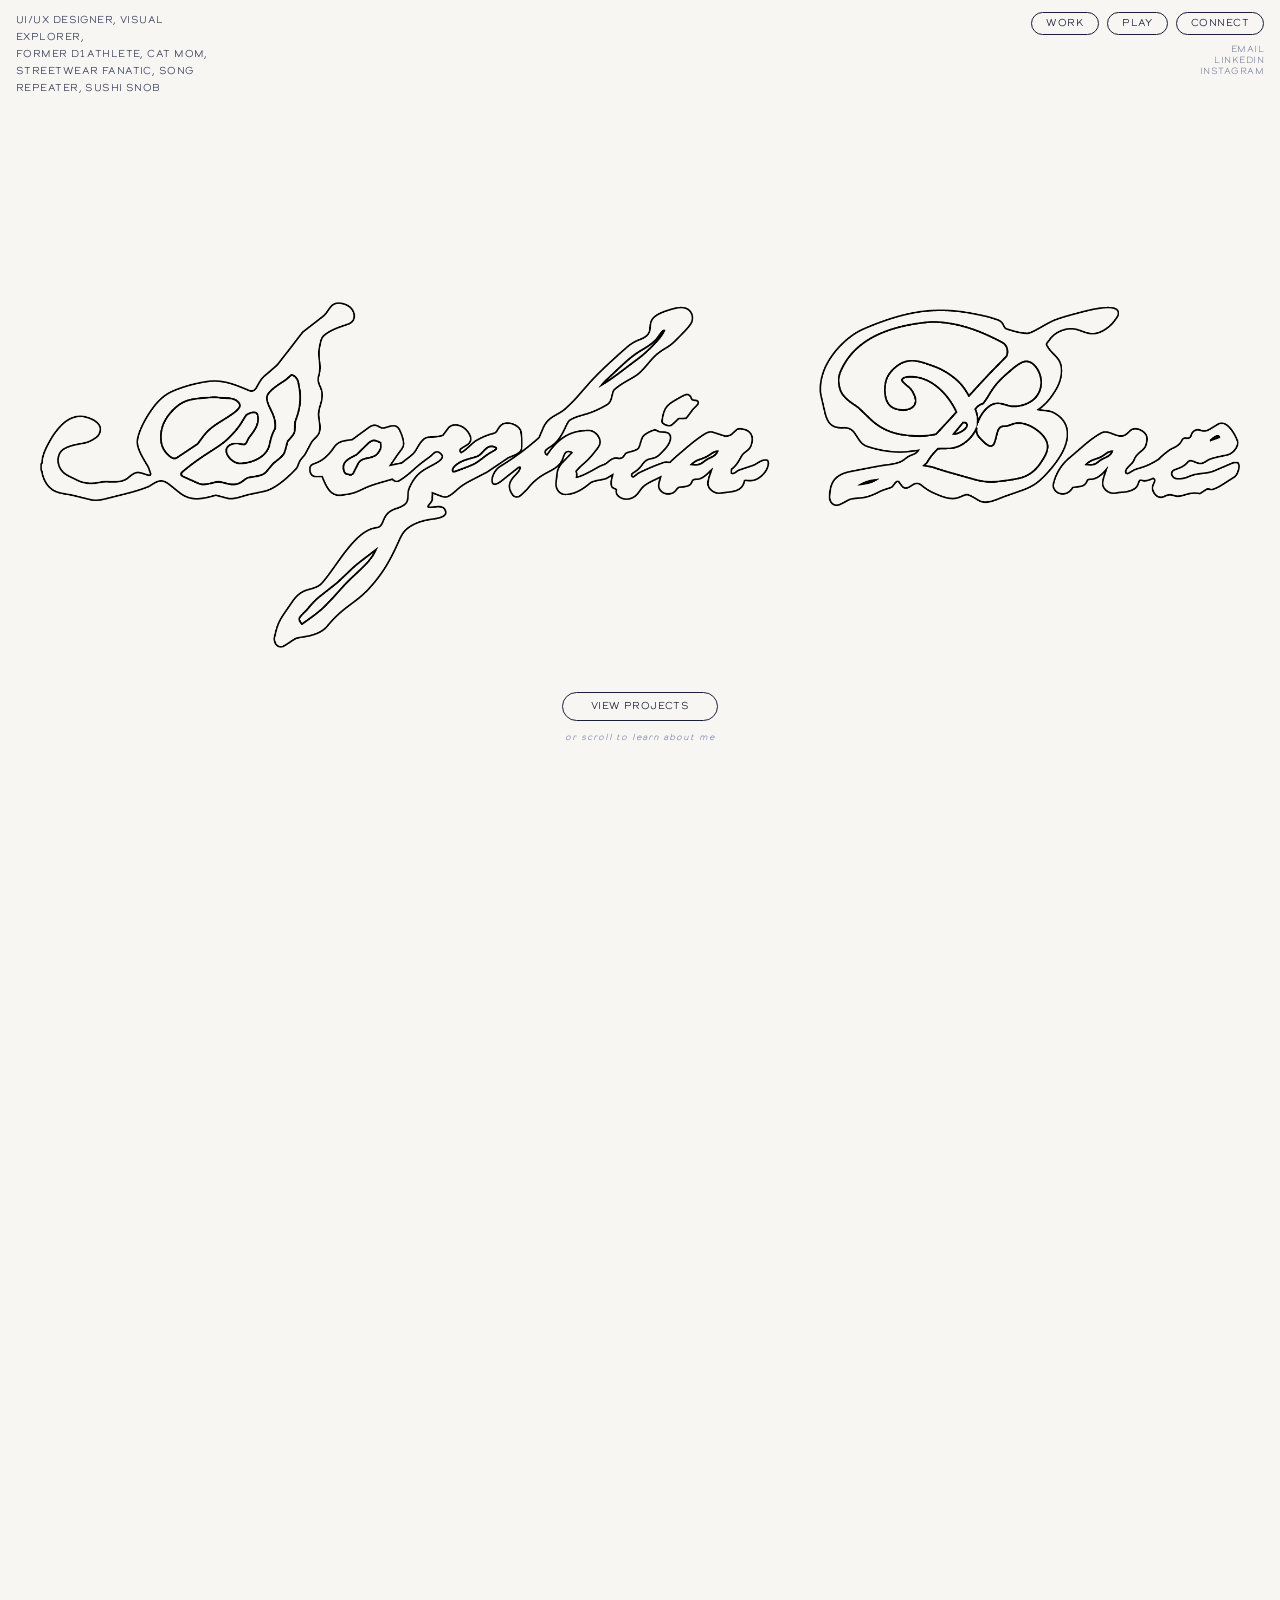
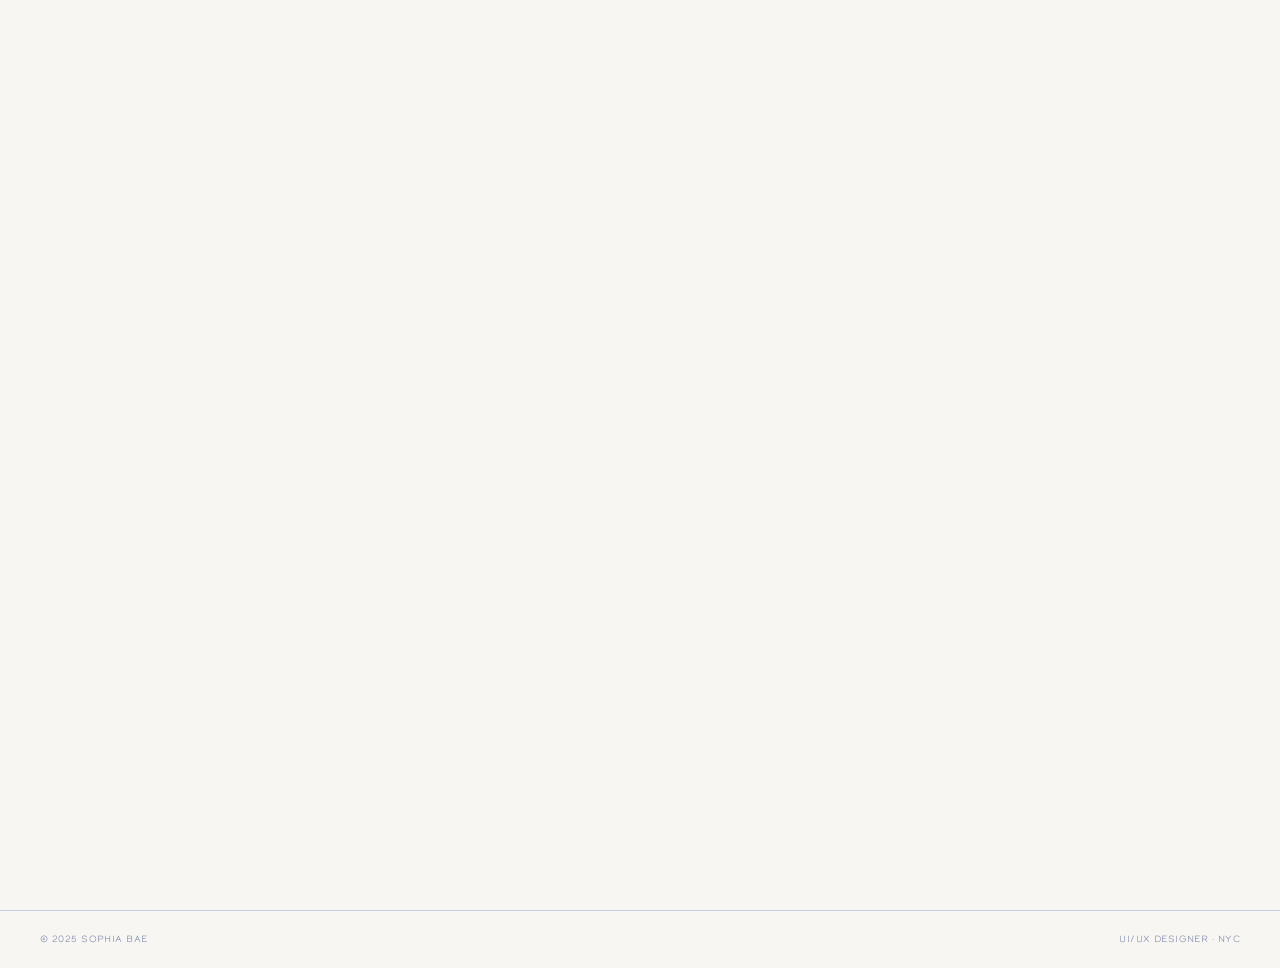
==== index.html @ 6aed5eed "base styles + structure based on figma designs" ====
<!DOCTYPE html>
<html lang="en">
<head>
    <meta charset="UTF-8" />
    <meta name="viewport" content="width=device-width, initial-scale=1.0" />
    <title>Sophia Bae — UI/UX Designer</title>
  
    <link href="./reset.css" rel="stylesheet">
    <link href="./style.css" rel="stylesheet">
    <script defer src="./app.js"></script>

  
</head>
<body>

<!-- NAV -->
<nav>
  <div class="nav-tagline">
    UI/UX Designer, Visual Explorer,<br>
    Former D1 Athlete, Cat Mom,<br>
    Streetwear Fanatic, Song<br>
    Repeater, Sushi Snob
  </div>
  <div class="nav-right">
    <div class="nav-links">
      <a href="#work">Work</a>
      <a href="#play">Play</a>
      <a href="#connect">Connect</a>
    </div>
    <div class="nav-social">
      <a href="mailto:hello@sophiabae.com">Email</a>
      <a href="#">LinkedIn</a>
      <a href="#">Instagram</a>
    </div>
  </div>
</nav>

<!-- HERO -->
<section class="hero">
  <div class="hero-name">

    <img src="./assets/Asset 1.png" alt="" class="hero-name">

    <!-- Elegant SVG script signature -->
    <!-- <svg viewBox="0 0 900 200" xmlns="http://www.w3.org/2000/svg" aria-label="Sophia Bae">
      <path class="draw-path" fill="none" stroke="#1a1f3a" stroke-width="1.4" stroke-linecap="round" stroke-linejoin="round"
        d="
        M 30,140
        C 20,80 60,30 110,50
        C 140,62 120,110 100,120
        C 70,135 40,120 50,95
        C 58,75 90,65 115,75
        C 145,88 155,120 170,130
        C 185,140 200,135 210,125
        C 225,110 215,85 200,80
        C 185,75 170,90 175,105
        C 182,125 205,130 225,125

        M 245,90
        C 250,60 270,50 290,55
        C 315,62 325,95 320,115
        C 315,135 295,145 275,140
        C 255,135 245,115 248,100
        C 252,85 268,78 285,82
        C 305,87 315,108 308,125

        M 340,55 L 335,145
        M 340,55 C 360,48 380,52 385,70
        C 390,88 375,100 355,102
        C 345,103 338,102 338,102
        C 345,108 370,140 380,150

        M 400,60
        C 405,80 408,120 408,145
        M 398,85 C 415,72 435,70 445,82
        C 455,94 450,115 435,120
        C 420,125 405,115 405,105

        M 468,60
        C 468,90 468,120 468,150
        M 462,58 C 478,48 495,50 500,62
        C 506,76 496,90 482,90
        C 495,90 510,100 512,112
        C 514,126 500,138 482,138
        C 465,138 462,128 462,128

        M 555,140
        C 535,90 560,40 610,55
        C 645,65 650,105 640,125
        C 628,148 600,155 575,148
        C 548,140 535,118 538,100
        C 542,78 568,65 595,72
        C 625,80 645,110 658,130
        C 670,148 678,155 695,150

        M 720,70
        C 720,98 718,125 715,150
        M 718,68 C 740,48 775,45 785,62
        C 795,78 780,98 760,100
        C 785,102 810,118 812,138
        C 814,155 795,165 775,162
        C 755,158 742,145 742,145

        M 840,75
        C 848,55 868,50 880,62
        C 892,74 885,100 870,110
        C 855,120 838,112 835,98
        C 832,82 848,68 865,72
        C 878,76 885,94 880,110
        C 874,130 855,140 840,145
      "
      />
    </svg> -->
  </div>

  <div class="hero-cta">
    <a href="#work" class="btn-outline">View Projects</a>
    <span class="scroll-hint">or scroll to learn about me</span>
  </div>
</section>

<!-- ABOUT -->
<section class="about" id="about">
    <div class="about-photo-placeholder">
        <img src="./assets/profile-pic.png" alt="" class="profile-pic">
    </div>
    <div class="about-text">
        <p class="about-name">My Name is Sophia Bae</p>
        <p class="about-bio">I was born and raised in<br>Northern New Jersey</p>
        <p class="about-bio">I am currently based in NYC, pursuing my Masters   (MPS) in Communication Design at Parsons School of Design at The New  School.</p>
        <p class="about-bio">I was recruited for athletics at 14yo and received a BA in Visual &amp; Media Studies at Duke University in 2025.</p>

        <div class="about-skills">
            <div class="skill-row">
                <span class="skill-label">Services</span>
                <span class="skill-items">
                    UI/UX Design<br>
                    Graphic + Motion Design<br>
                    Branding<br>
                    Front-End Development
                </span>
            </div>
            <div class="skill-row">
                <span class="skill-label">Platforms</span>
                <span class="skill-items">
                    Figma<br>
                    Adobe Suite<br>
                    <span class="indent">Photoshop</span>
                    <span class="indent">Illustrator</span>
                    <span class="indent">After Effects</span>
                    <span class="indent">InDesign</span>
                    Google Suite<br>
                    Procreate &amp; Procreate Dreams<br>
                    Framer / Readymag / Squarespace<br>
                    Canva /
                </span>
            </div>
        </div>

        <div class="about-resume">
                <a href="#" class="btn-outline">See Resume</a>
        </div>
    </div>
</section>

<!-- FUN SECTION -->
<section class="fun-section" id="play">
  <div class="fun-grid">
    <!-- SVG for connector lines -->
    <svg class="fun-connectors" viewBox="0 0 740 380" preserveAspectRatio="none">
      <line x1="80"  y1="50"  x2="120" y2="80"  stroke="#8890b0" stroke-width="0.8"/>
      <line x1="200" y1="280" x2="200" y2="340" stroke="#8890b0" stroke-width="0.8"/>
      <line x1="310" y1="60"  x2="310" y2="100" stroke="#8890b0" stroke-width="0.8"/>
      <line x1="460" y1="60"  x2="440" y2="100" stroke="#8890b0" stroke-width="0.8"/>
      <line x1="600" y1="50"  x2="600" y2="80"  stroke="#8890b0" stroke-width="0.8"/>
    </svg>

    <!-- Boots -->
    <div class="fun-png-item" style="left:20px; top:30px;">
        <img width="70" src="./assets/BOOTS.png" alt="" class="boots">
      
      <div style="position:relative; margin-top:8px;">
        <div style="font-size:8.5px;letter-spacing:.08em;text-transform:uppercase;color:#8890b0;text-align:center;line-height:1.5;">My most overused<br>footwear of choice</div>
      </div>
    </div>

    <!-- Coffee mug -->
    <div class="fun-png-item" style="left:150px; top:160px;">
      <img width="70" src="./assets/COFFEE.png" alt="" class="coffee">
      <div style="font-size:8.5px;letter-spacing:.08em;text-transform:uppercase;color:#8890b0;text-align:center;line-height:1.5;margin-top:8px;">2–3 Cups of Joe a Day<br>Keeps the Doctors Away</div>
    </div>

    <!-- Croissant -->
    <div class="fun-png-item" style="left:280px; top:20px;">
      <img width="70" src="./assets/CROISSANT.png" alt="" class="croissant">
      <div style="font-size:8.5px;letter-spacing:.08em;text-transform:uppercase;color:#8890b0;text-align:center;line-height:1.5;margin-top:8px;">The Best Pastry</div>
    </div>

    <!-- Paloma glass -->
    <div class="fun-png-item" style="left:410px; top:50px;">
      <img width="70" src="./assets/PALOMA.png" alt="" class="paloma">
      <div style="font-size:8.5px;letter-spacing:.08em;text-transform:uppercase;color:#8890b0;text-align:center;line-height:1.5;margin-top:8px;">Go to Cocktail:<br>Paloma</div>
    </div>

    <!-- Perfume bottle -->
    <div class="fun-png-item" style="left:560px; top:20px;">
      <img width="70" src="./assets/PERFUME.png" alt="" class="perfume">
      <div style="font-size:8.5px;letter-spacing:.08em;text-transform:uppercase;color:#8890b0;text-align:center;line-height:1.5;margin-top:8px;">Daily Scent</div>
    </div>
  </div>
</section>

<!-- CONNECT -->
<section class="connect-section" id="connect">
  <p class="connect-title">So Let's Connect!</p>
  <div class="connect-links">
    <a href="mailto:hello@sophiabae.com" class="btn-outline">Email</a>
    <a href="#" class="btn-outline">LinkedIn</a>
    <a href="#" class="btn-outline">Instagram</a>
  </div>
</section>

<!-- FOOTER -->
<footer>
  <span>© 2025 Sophia Bae</span>
  <span>UI/UX Designer · NYC</span>
</footer>


</body>
</html>
---- style.css ----
@font-face {
    font-family: 'Calder';
    src: url('./fonts/Calder-LC.otf') format('opentype');
}

*, 
*::before, 
*::after { 
    box-sizing: border-box; margin: 0; padding: 0; 
}

:root {
    --ink: #1a1f3a;
    --ink-light: #3a4060;
    --ink-faint: #8890b0;
    --cream: #f7f6f2;
    --accent: #c8cce0;
}

html { 
    scroll-behavior: smooth; 
}

body {
    background: var(--cream);
    color: var(--ink);
    font-family: 'Calder', sans-serif;
    font-size: 11px;
    letter-spacing: 0.04em;
    overflow-x: hidden;
}

/* ── NAV ── */
nav {
    position: fixed;
    top: 0; left: 0; right: 0;
    z-index: 100;
    display: flex;
    justify-content: space-between;
    align-items: flex-start;
    padding: .75rem 1rem;
    mix-blend-mode: multiply;
}

.nav-tagline {
    font-size: 10px;
    line-height: 1.7;
    color: var(--ink-light);
    text-transform: uppercase;
    max-width: 200px;
}

.nav-right {
    display: flex;
    flex-direction: column;
    align-items: flex-end;
    gap: 10px;
}

.nav-links {
    display: flex;
    gap: 8px;
}

.nav-links a, .nav-social a {
    text-decoration: none;
    color: var(--ink);
    font-family: 'Calder', sans-serif;
    font-size: 10px;
    text-transform: uppercase;
}

.nav-links a {
    border: 1px solid var(--ink);
    border-radius: 20px;
    padding: 5px 14px;
    transition: background 0.2s, color 0.2s;
}

.nav-links a:hover {
    background: var(--ink);
    color: var(--cream);
}

.nav-social {
    display: flex;
    flex-direction: column;
    align-items: flex-end;
    gap: 2px;
}

.nav-social a {
    color: var(--ink-faint);
    font-size: 9px;
    transition: color 0.2s;
}
.nav-social a:hover { 
    color: var(--ink); 
}

/* ── HERO ── */
.hero {
    min-height: 100vh;
    display: flex;
    flex-direction: column;
    align-items: center;
    justify-content: center;
    padding: 120px 40px 60px;
    position: relative;
}

.hero-name {
    width: 100%;
    width: 100%;
    height: auto;
    overflow: visible;
    position: relative;
}

.hero-name svg {
    width: 100%;
    height: auto;
    overflow: visible;
}

.signature-text {
    fill: none;
    stroke: var(--ink);
    stroke-width: 1.5;
    stroke-linecap: round;
    stroke-linejoin: round;
    font-family: 'Calder', sans-serif;
}

/* animated draw effect */
.draw-path {
    stroke-dasharray: 3000;
    stroke-dashoffset: 3000;
    animation: draw 2.8s ease forwards;
}

@keyframes draw {
    to { 
        stroke-dashoffset: 0; 
    }
}

.hero-cta {
    margin-top: 40px;
    display: flex;
    flex-direction: column;
    align-items: center;
    gap: 12px;
    opacity: 0;
    animation: fadeUp 0.8s 2.5s ease forwards;
}

@keyframes fadeUp {
    from { 
        opacity: 0; 
        transform: translateY(12px); 
    }
    to { 
        opacity: 1; 
        transform: translateY(0); 
    }
}

.btn-outline {
    border: 1px solid var(--ink);
    border-radius: 24px;
    padding: 8px 28px;
    font-family: 'Calder', sans-serif;
    font-size: 10px;
    text-transform: uppercase;
    text-decoration: none;
    color: var(--ink);
    background: transparent;
    cursor: pointer;
    transition: background 0.2s, color 0.2s;
}

.btn-outline:hover {
    background: var(--ink);
    color: var(--cream);
}

.scroll-hint {
    font-size: 9px;
    color: var(--ink-faint);
    letter-spacing: 0.1em;
    font-style: italic;
}

/* ── ABOUT ── */
.about {
    padding: 100px 40px;
    max-width: 820px;
    margin: 0 auto;
    display: grid;
    grid-template-columns: 240px 1fr;
    gap: 60px;
    align-items: start;
    opacity: 0;
    transform: translateY(30px);
    transition: opacity 0.8s ease, transform 0.8s ease;
}

.about.visible {
    opacity: 1;
    transform: translateY(0);
}

.about-photo {
    width: 200px;
    height: 200px;
    border-radius: 50%;
    object-fit: cover;
    
    background: var(--accent);
    display: flex;
    align-items: center;
    justify-content: center;
    overflow: hidden;
    /* border: 1px solid var(--accent); */
}



.about-text { 
    display: flex; 
    flex-direction: column; 
    gap: 16px; 
}

.about-name {
    font-family: 'Calder', sans-serif;
    font-size: 13px;
    text-transform: uppercase;
    color: var(--ink);
}

.about-bio {
    font-size: 10px;
    line-height: 1.85;
    color: var(--ink-light);
    text-transform: uppercase;
}

.about-skills {
    margin-top: 20px;
    display: flex;
    flex-direction: column;
    gap: 16px;
}

.skill-row {
    display: grid;
    grid-template-columns: 100px 1fr;
    gap: 20px;
    font-size: 10px;
}

.skill-label {
    text-transform: uppercase;
    color: var(--ink-faint);
    padding-top: 2px;
}

.skill-items {
    color: var(--ink-light);
    line-height: 1.9;
    text-transform: uppercase;
}

.skill-items .indent { 
    padding-left: 20px; 
    display: block; 
}

.about-resume {
    margin-top: 28px;
}

/* ── FUN ITEMS ── */
.fun-section {
    padding: 80px 40px 100px;
    max-width: 820px;
    margin: 0 auto;
    position: relative;
    opacity: 0;
    transform: translateY(30px);
    transition: opacity 0.8s ease, transform 0.8s ease;
}

.fun-section.visible {
    opacity: 1;
    transform: translateY(0);
}

.fun-grid {
    position: relative;
    height: 380px;
}

.fun-item {
    position: absolute;
    display: flex;
    flex-direction: column;
    align-items: center;
    gap: 10px;
}

.fun-item img, .fun-img-placeholder {
    filter: grayscale(100%) contrast(1.05) brightness(0.95);
    max-height: 160px;
    object-fit: contain;
}

.fun-label {
    font-size: 9px;
    text-transform: uppercase;
    color: var(--ink-faint);
    text-align: center;
    max-width: 140px;
    line-height: 1.6;
    position: relative;
}

/* Arrow lines */
.fun-item .arrow {
    position: absolute;
    width: 1px;
    background: var(--ink-faint);
    transform-origin: top;
}

/* Specific positions matching the design */
.boots { 
    left: 0; 
    top: 40px; 
    width:70px;
}
.coffee { 
    left: 130px; 
    top: 160px; 
    width:70px;
}

.croissant { 
    left: 260px; 
    top: 20px;
    width:70px; 
}
.paloma { 
    left: 380px; 
    top: 60px; 
    width:60px;
}
.perfume { 
    left: 520px; 
    top: 30px;
    width:70px; 
}

/* SVG connectors */
.fun-connectors {
    position: absolute;
    top: 0; left: 0;
    width: 100%; 
    height: 100%;
    pointer-events: none;
}

/* ── CONNECT ── */
.connect-section {
    padding: 80px 40px 120px;
    text-align: center;
    opacity: 0;
    transform: translateY(20px);
    transition: opacity 0.8s ease, transform 0.8s ease;
}

.connect-section.visible {
    opacity: 1;
    transform: translateY(0);
}

.connect-title {
    font-family: 'Calder', sans-serif;
    font-size: 22px;
    text-transform: uppercase;
    color: var(--ink);
    margin-bottom: 32px;
}

.connect-links {
    display: flex;
    gap: 12px;
    justify-content: center;
    flex-wrap: wrap;
}

/* ── FOOTER ── */
footer {
    border-top: 1px solid var(--accent);
    padding: 24px 40px;
    display: flex;
    justify-content: space-between;
    align-items: center;
    font-size: 9px;
    color: var(--ink-faint);
    text-transform: uppercase;
}

/* ── ITEM CARDS (fun section placeholders) ── */
.fun-png-item {
    position: absolute;
    display: flex;
    flex-direction: column;
    align-items: center;
}

.item-icon {
    width: 80px;
    height: 130px;
    object-fit: contain;
    filter: grayscale(1) contrast(1.1);
}

.callout-line {
    position: absolute;
    border-left: 1px solid var(--ink-faint);
}

.callout-text {
    position: absolute;
    font-size: 8.5px;
    text-transform: uppercase;
    color: var(--ink-faint);
    text-align: center;
    line-height: 1.5;
}

@media (max-width: 680px) {
    .about { 
        grid-template-columns: 1fr; 
    }
    .fun-grid { 
        height: 600px; 
    }
    nav { 
        padding: 20px 20px; 
    }
    .hero { 
        padding: 100px 20px 40px; 
    }
}
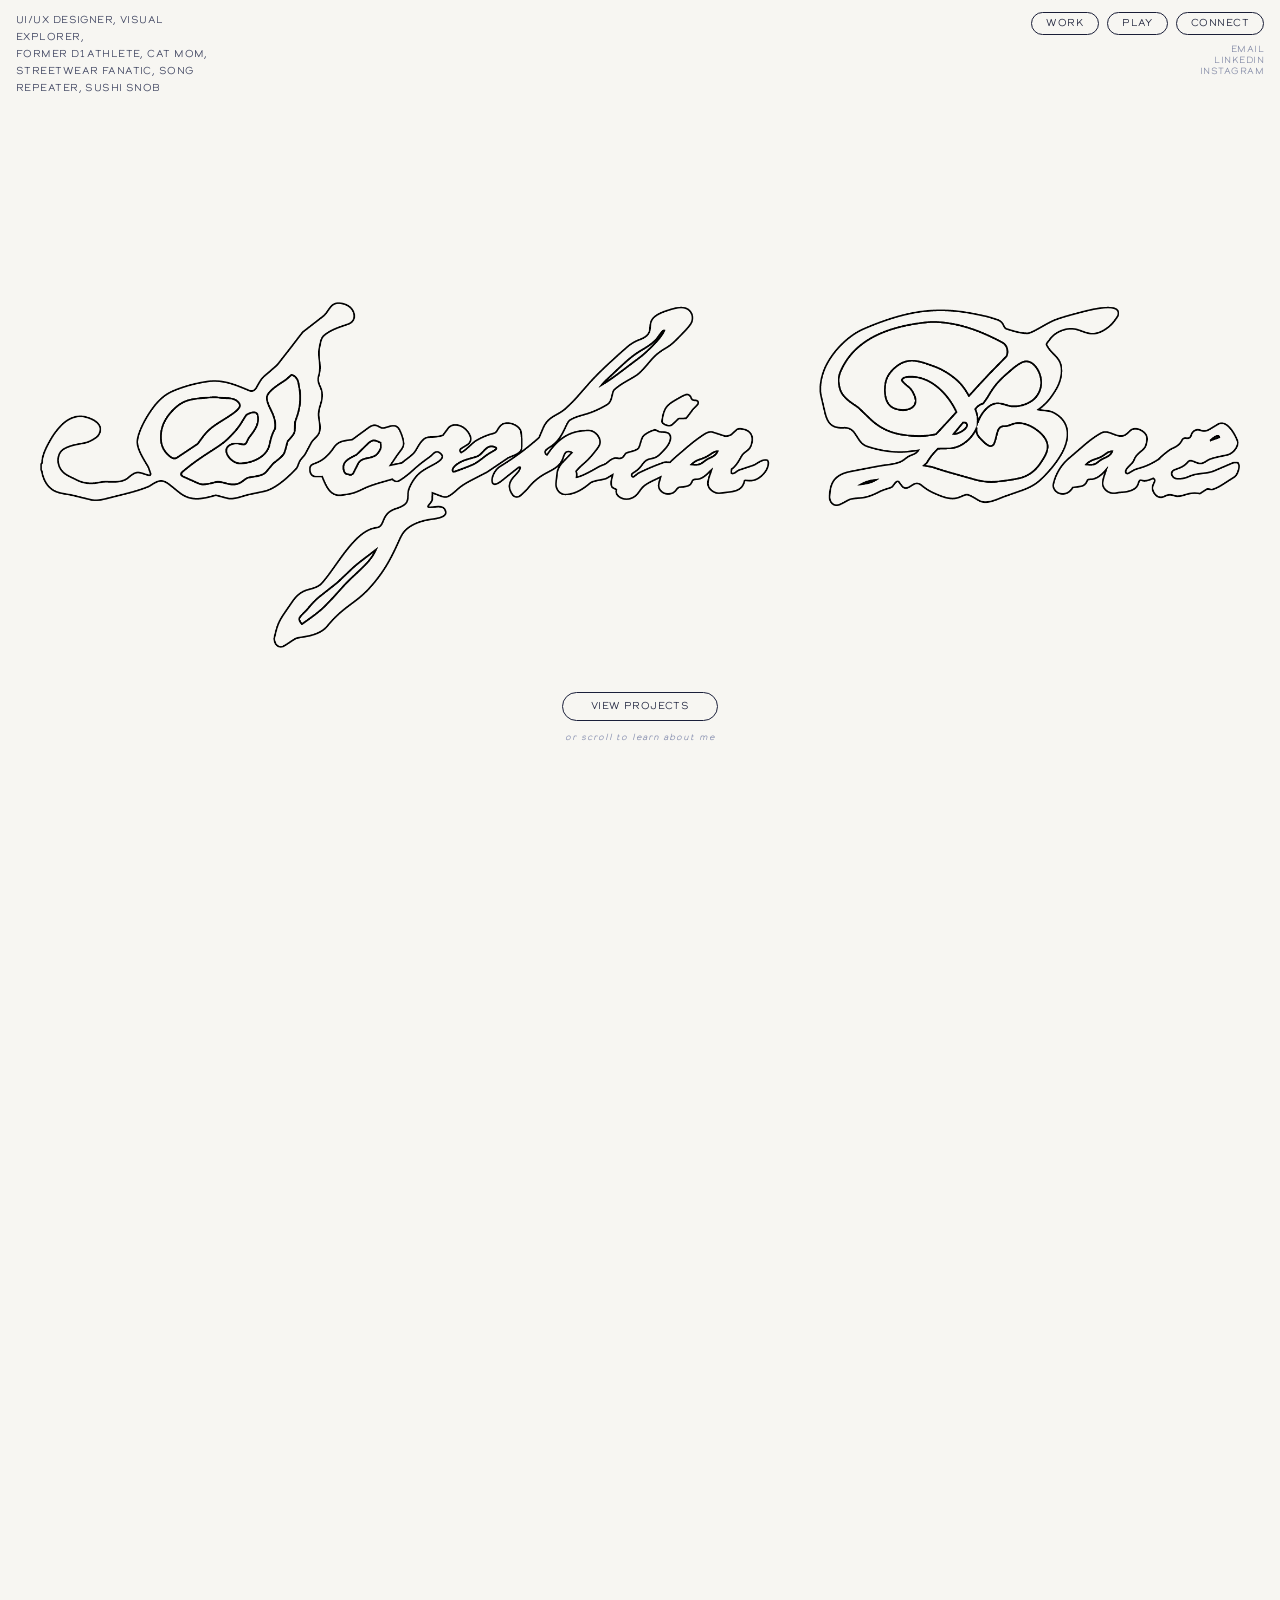
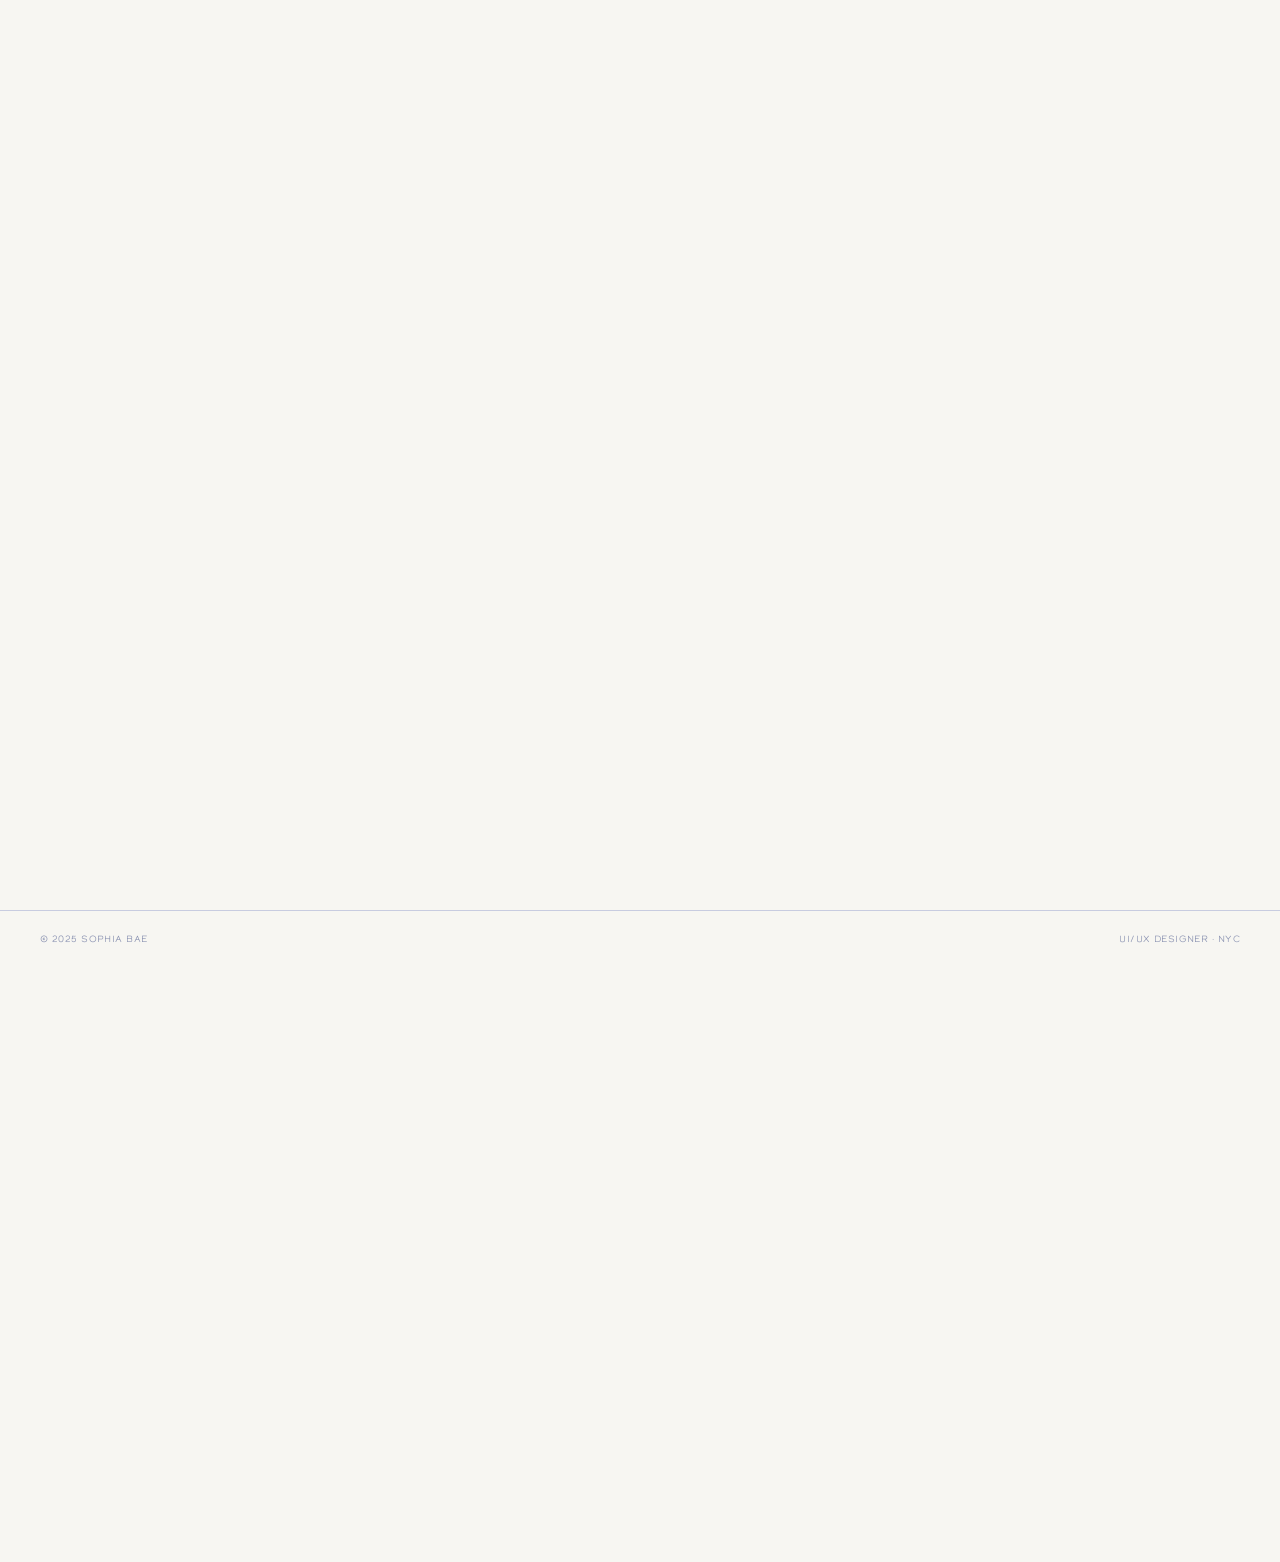
==== commit 7255d5e0: "changed html structure to better fit media assets" ====
--- a/index.html
+++ b/index.html
@@ -15,123 +15,53 @@
 
 <!-- NAV -->
 <nav>
-  <div class="nav-tagline">
-    UI/UX Designer, Visual Explorer,<br>
-    Former D1 Athlete, Cat Mom,<br>
-    Streetwear Fanatic, Song<br>
-    Repeater, Sushi Snob
-  </div>
-  <div class="nav-right">
-    <div class="nav-links">
-      <a href="#work">Work</a>
-      <a href="#play">Play</a>
-      <a href="#connect">Connect</a>
-    </div>
-    <div class="nav-social">
-      <a href="mailto:hello@sophiabae.com">Email</a>
-      <a href="#">LinkedIn</a>
-      <a href="#">Instagram</a>
-    </div>
-  </div>
+    <section class="nav-tagline">
+        UI/UX Designer, Visual Explorer,<br>
+        Former D1 Athlete, Cat Mom,<br>
+        Streetwear Fanatic, Song<br>
+        Repeater, Sushi Snob
+    </section>
+    <section class="nav-right">
+        <section class="nav-links">
+          <a href="#work">Work</a>
+          <a href="#play">Play</a>
+          <a href="#connect">Connect</a>
+        </section>
+        <section class="nav-social">
+          <a href="mailto:hello@sophiabae.com">Email</a>
+          <a href="#">LinkedIn</a>
+          <a href="#">Instagram</a>
+        </section>
+    </section>
 </nav>
 
 <!-- HERO -->
 <section class="hero">
-  <div class="hero-name">
+    <section class="hero-name-wrap">
 
-    <img src="./assets/Asset 1.png" alt="" class="hero-name">
+        <img src="./assets/Asset 1.png" alt="" class="hero-name">
 
-    <!-- Elegant SVG script signature -->
-    <!-- <svg viewBox="0 0 900 200" xmlns="http://www.w3.org/2000/svg" aria-label="Sophia Bae">
-      <path class="draw-path" fill="none" stroke="#1a1f3a" stroke-width="1.4" stroke-linecap="round" stroke-linejoin="round"
-        d="
-        M 30,140
-        C 20,80 60,30 110,50
-        C 140,62 120,110 100,120
-        C 70,135 40,120 50,95
-        C 58,75 90,65 115,75
-        C 145,88 155,120 170,130
-        C 185,140 200,135 210,125
-        C 225,110 215,85 200,80
-        C 185,75 170,90 175,105
-        C 182,125 205,130 225,125
+    </section>
 
-        M 245,90
-        C 250,60 270,50 290,55
-        C 315,62 325,95 320,115
-        C 315,135 295,145 275,140
-        C 255,135 245,115 248,100
-        C 252,85 268,78 285,82
-        C 305,87 315,108 308,125
-
-        M 340,55 L 335,145
-        M 340,55 C 360,48 380,52 385,70
-        C 390,88 375,100 355,102
-        C 345,103 338,102 338,102
-        C 345,108 370,140 380,150
-
-        M 400,60
-        C 405,80 408,120 408,145
-        M 398,85 C 415,72 435,70 445,82
-        C 455,94 450,115 435,120
-        C 420,125 405,115 405,105
-
-        M 468,60
-        C 468,90 468,120 468,150
-        M 462,58 C 478,48 495,50 500,62
-        C 506,76 496,90 482,90
-        C 495,90 510,100 512,112
-        C 514,126 500,138 482,138
-        C 465,138 462,128 462,128
-
-        M 555,140
-        C 535,90 560,40 610,55
-        C 645,65 650,105 640,125
-        C 628,148 600,155 575,148
-        C 548,140 535,118 538,100
-        C 542,78 568,65 595,72
-        C 625,80 645,110 658,130
-        C 670,148 678,155 695,150
-
-        M 720,70
-        C 720,98 718,125 715,150
-        M 718,68 C 740,48 775,45 785,62
-        C 795,78 780,98 760,100
-        C 785,102 810,118 812,138
-        C 814,155 795,165 775,162
-        C 755,158 742,145 742,145
-
-        M 840,75
-        C 848,55 868,50 880,62
-        C 892,74 885,100 870,110
-        C 855,120 838,112 835,98
-        C 832,82 848,68 865,72
-        C 878,76 885,94 880,110
-        C 874,130 855,140 840,145
-      "
-      />
-    </svg> -->
-  </div>
-
-  <div class="hero-cta">
-    <a href="#work" class="btn-outline">View Projects</a>
-    <span class="scroll-hint">or scroll to learn about me</span>
-  </div>
+    <section class="hero-cta">
+        <a href="#work" class="btn-outline">View Projects</a>
+        <span class="scroll-hint">or scroll to learn about me</span>
+    </section>
 </section>
 
 <!-- ABOUT -->
 <section class="about" id="about">
-    <div class="about-photo-placeholder">
-        <img src="./assets/profile-pic.png" alt="" class="profile-pic">
-    </div>
-    <div class="about-text">
+    <section class="about-photo-wrap">
+        <img src="./assets/profile-pic.png" alt="Sophia Bae">
+    </section>
+    <section class="about-text">
         <p class="about-name">My Name is Sophia Bae</p>
         <p class="about-bio">I was born and raised in<br>Northern New Jersey</p>
         <p class="about-bio">I am currently based in NYC, pursuing my Masters   (MPS) in Communication Design at Parsons School of Design at The New  School.</p>
         <p class="about-bio">I was recruited for athletics at 14yo and received a BA in Visual &amp; Media Studies at Duke University in 2025.</p>
 
-        <div class="about-skills">
-            <div class="skill-row">
+        <section class="about-skills">
+            <section class="skill-row">
                 <span class="skill-label">Services</span>
                 <span class="skill-items">
                     UI/UX Design<br>
@@ -139,8 +69,8 @@
                     Branding<br>
                     Front-End Development
                 </span>
-            </div>
-            <div class="skill-row">
+            </section>
+            <section class="skill-row">
                 <span class="skill-label">Platforms</span>
                 <span class="skill-items">
                     Figma<br>
@@ -154,18 +84,18 @@
                     Framer / Readymag / Squarespace<br>
                     Canva /
                 </span>
-            </div>
-        </div>
+            </section>
+        </section>
 
-        <div class="about-resume">
+        <section class="about-resume">
                 <a href="#" class="btn-outline">See Resume</a>
-        </div>
-    </div>
+        </section>
+    </section>
 </section>
 
 <!-- FUN SECTION -->
 <section class="fun-section" id="play">
-  <div class="fun-grid">
+  <section class="fun-grid">
     <!-- SVG for connector lines -->
     <svg class="fun-connectors" viewBox="0 0 740 380" preserveAspectRatio="none">
       <line x1="80"  y1="50"  x2="120" y2="80"  stroke="#8890b0" stroke-width="0.8"/>
@@ -176,54 +106,52 @@
     </svg>
 
     <!-- Boots -->
-    <div class="fun-png-item" style="left:20px; top:30px;">
-        <img width="70" src="./assets/BOOTS.png" alt="" class="boots">
-      
-      <div style="position:relative; margin-top:8px;">
-        <div style="font-size:8.5px;letter-spacing:.08em;text-transform:uppercase;color:#8890b0;text-align:center;line-height:1.5;">My most overused<br>footwear of choice</div>
-      </div>
-    </div>
+    <section class="fun-png-item fun-boots">
+        <img src="./assets/BOOTS.png" alt="Boots" class="fun-img">
+        <section class="fun-label">My most overused<br>footwear of choice</section>
+    </section>
 
     <!-- Coffee mug -->
-    <div class="fun-png-item" style="left:150px; top:160px;">
-      <img width="70" src="./assets/COFFEE.png" alt="" class="coffee">
-      <div style="font-size:8.5px;letter-spacing:.08em;text-transform:uppercase;color:#8890b0;text-align:center;line-height:1.5;margin-top:8px;">2–3 Cups of Joe a Day<br>Keeps the Doctors Away</div>
-    </div>
+    <section class="fun-png-item fun-coffee">
+        <img src="./assets/COFFEE.png" alt="Coffee" class="fun-img">
+        <section class="fun-label">2–3 Cups of Joe a Day<br>Keeps the Doctors Away</section>
+    </section>
 
     <!-- Croissant -->
-    <div class="fun-png-item" style="left:280px; top:20px;">
-      <img width="70" src="./assets/CROISSANT.png" alt="" class="croissant">
-      <div style="font-size:8.5px;letter-spacing:.08em;text-transform:uppercase;color:#8890b0;text-align:center;line-height:1.5;margin-top:8px;">The Best Pastry</div>
-    </div>
+    <section class="fun-png-item fun-croissant">
+      <img src="./assets/CROISSANT.png" alt="Croissant" class="fun-img">
+      <section class="fun-label">The Best Pastry</section>
+    </section>
 
     <!-- Paloma glass -->
-    <div class="fun-png-item" style="left:410px; top:50px;">
-      <img width="70" src="./assets/PALOMA.png" alt="" class="paloma">
-      <div style="font-size:8.5px;letter-spacing:.08em;text-transform:uppercase;color:#8890b0;text-align:center;line-height:1.5;margin-top:8px;">Go to Cocktail:<br>Paloma</div>
-    </div>
+    <section class="fun-png-item fun-paloma">
+      <img src="./assets/PALOMA.png" alt="Paloma cocktail" class="fun-img">
+      <section class="fun-label">Go to Cocktail:<br>Paloma</section>
+    </section>
 
     <!-- Perfume bottle -->
-    <div class="fun-png-item" style="left:560px; top:20px;">
-      <img width="70" src="./assets/PERFUME.png" alt="" class="perfume">
-      <div style="font-size:8.5px;letter-spacing:.08em;text-transform:uppercase;color:#8890b0;text-align:center;line-height:1.5;margin-top:8px;">Daily Scent</div>
-    </div>
-  </div>
+    <section class="fun-png-item fun-perfume">
+      <img src="./assets/PERFUME.png" alt="Perfume" class="fun-img">
+      <section class="fun-label">Daily Scent</section>
+    </section>
+
+  </section>
 </section>
 
 <!-- CONNECT -->
 <section class="connect-section" id="connect">
-  <p class="connect-title">So Let's Connect!</p>
-  <div class="connect-links">
-    <a href="mailto:hello@sophiabae.com" class="btn-outline">Email</a>
-    <a href="#" class="btn-outline">LinkedIn</a>
-    <a href="#" class="btn-outline">Instagram</a>
-  </div>
+    <p class="connect-title">So Let's Connect!</p>
+    <section class="connect-links">
+        <a href="mailto:hello@sophiabae.com" class="btn-outline">Email</a>
+        <a href="#" class="btn-outline">LinkedIn</a>
+        <a href="#" class="btn-outline">Instagram</a>
+    </section>
 </section>
 
 <!-- FOOTER -->
 <footer>
-  <span>© 2025 Sophia Bae</span>
-  <span>UI/UX Designer · NYC</span>
+    <span>© 2025 Sophia Bae</span>
+    <span>UI/UX Designer · NYC</span>
 </footer>
 
 
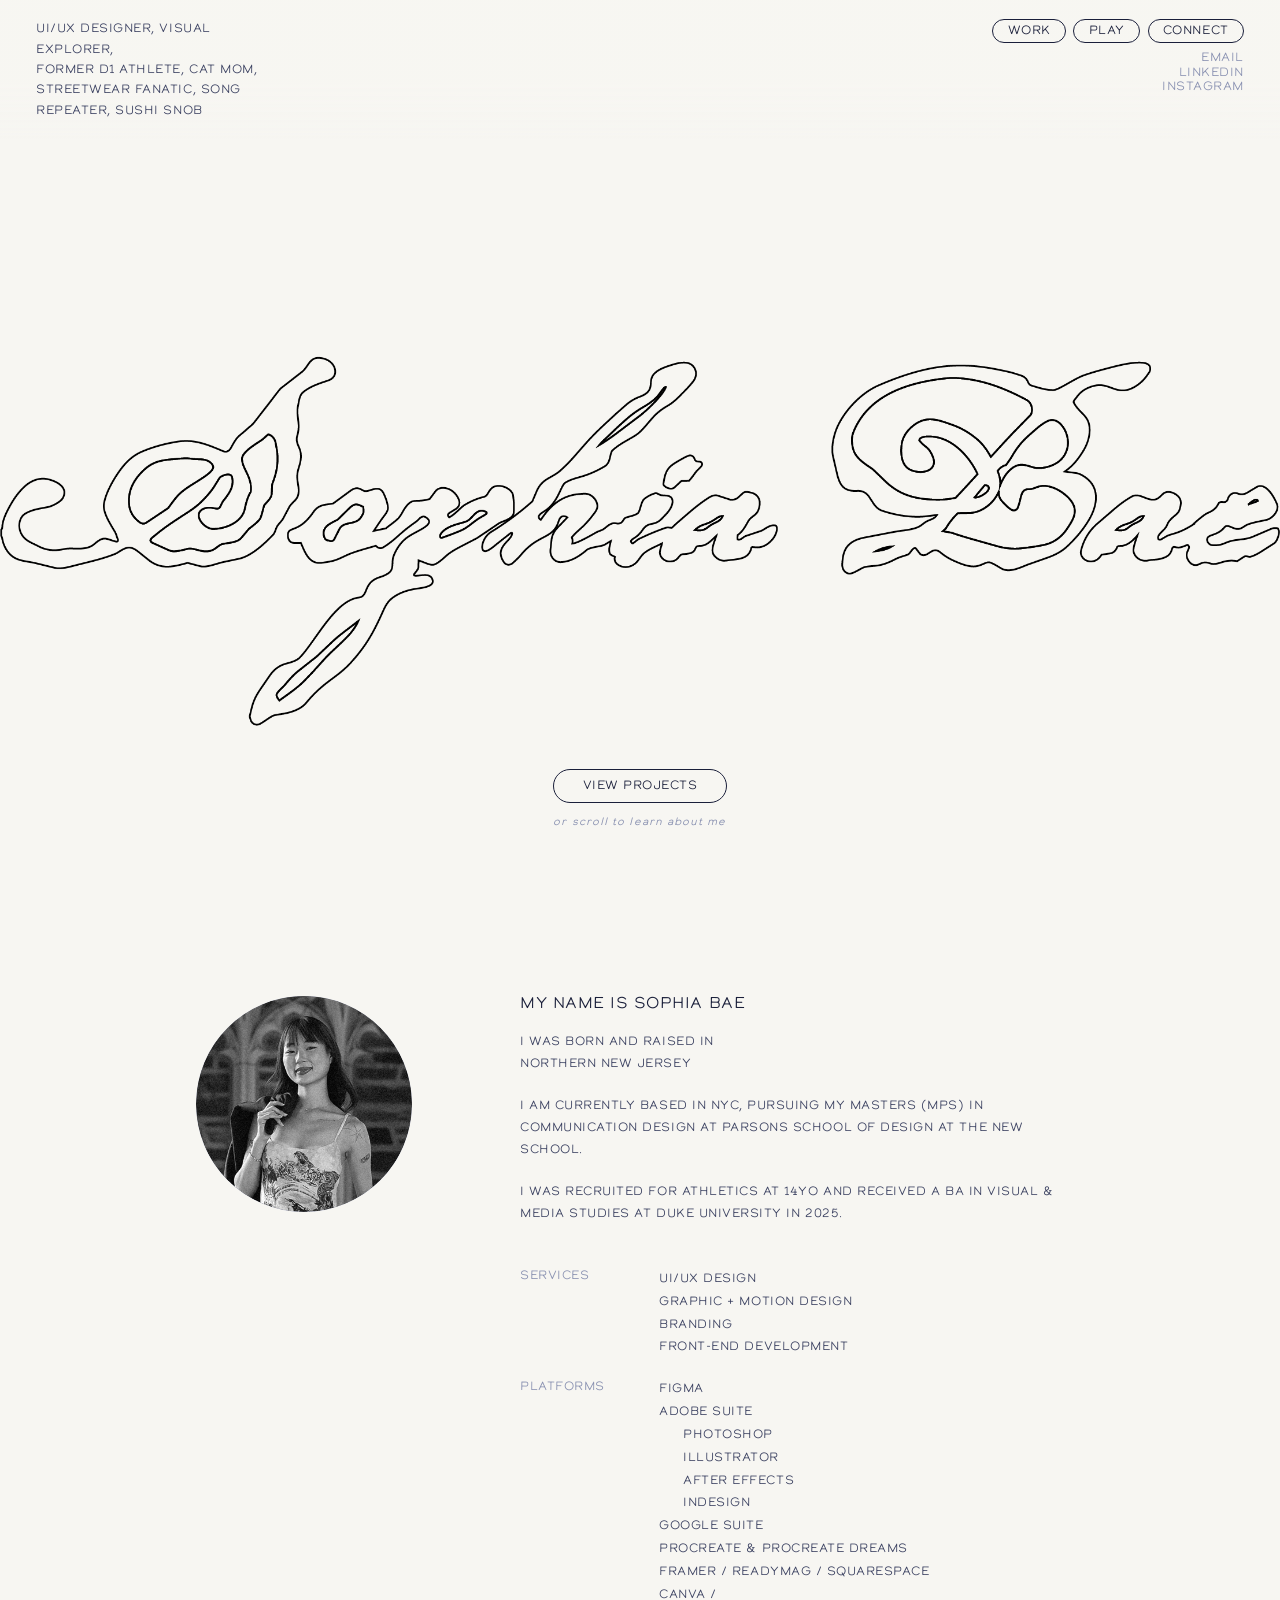
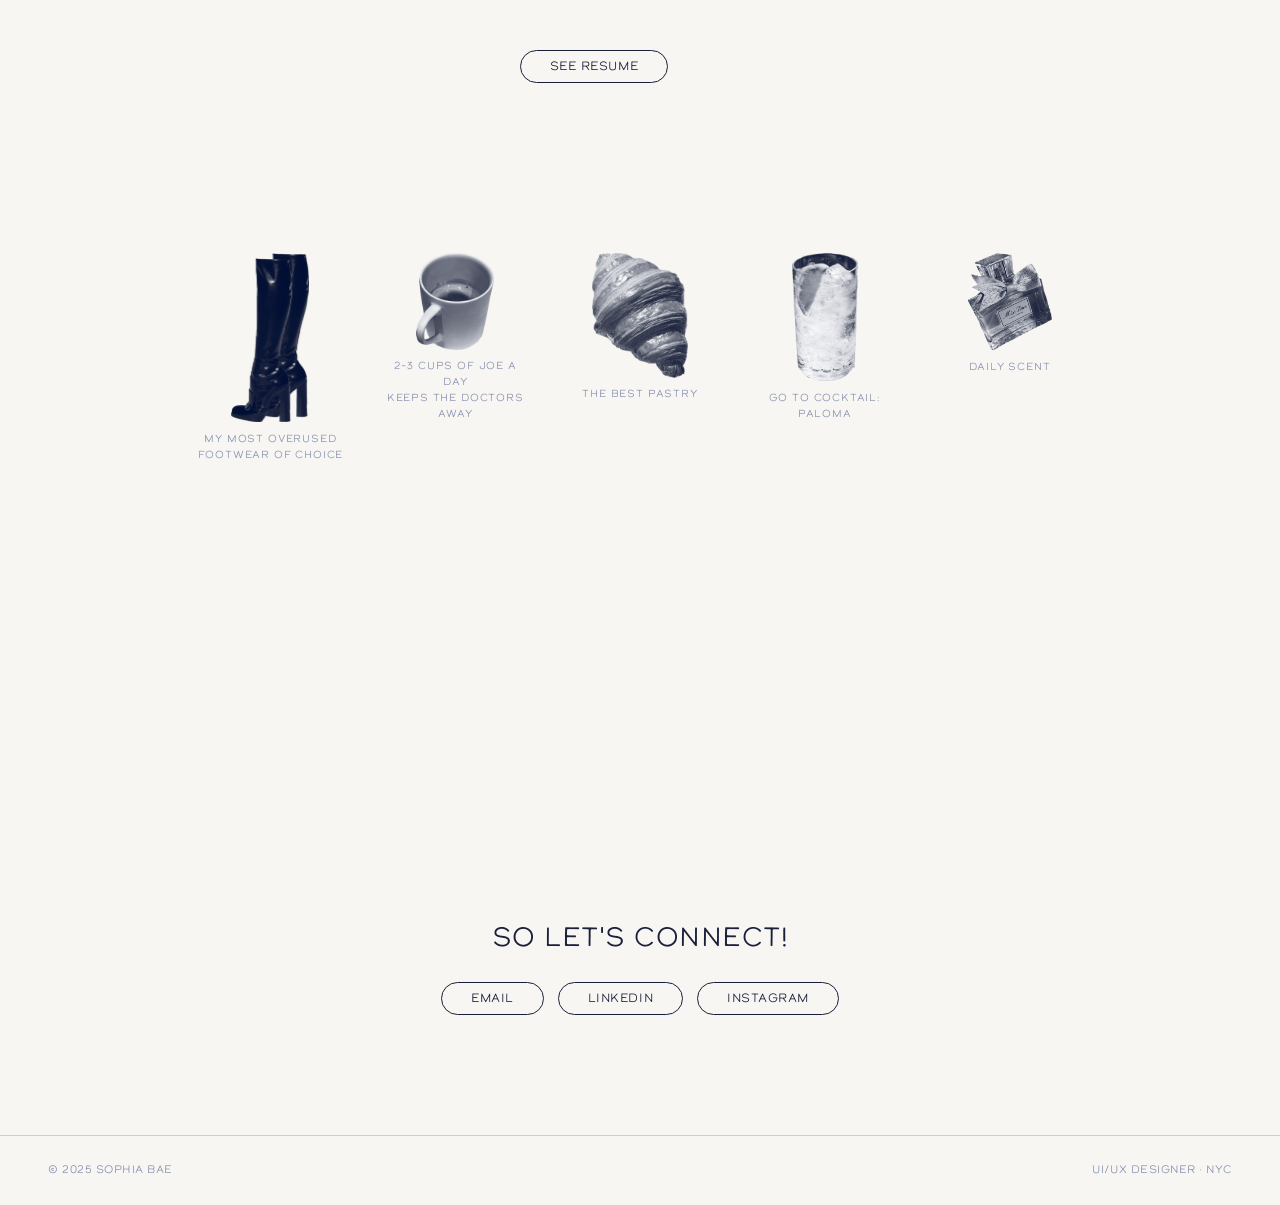
==== commit 49ec5121: "hover effect on hero image" ====
--- a/index.html
+++ b/index.html
@@ -97,13 +97,13 @@
 <section class="fun-section" id="play">
   <section class="fun-grid">
     <!-- SVG for connector lines -->
-    <svg class="fun-connectors" viewBox="0 0 740 380" preserveAspectRatio="none">
+    <!-- <svg class="fun-connectors" viewBox="0 0 740 380" preserveAspectRatio="none">
       <line x1="80"  y1="50"  x2="120" y2="80"  stroke="#8890b0" stroke-width="0.8"/>
       <line x1="200" y1="280" x2="200" y2="340" stroke="#8890b0" stroke-width="0.8"/>
       <line x1="310" y1="60"  x2="310" y2="100" stroke="#8890b0" stroke-width="0.8"/>
       <line x1="460" y1="60"  x2="440" y2="100" stroke="#8890b0" stroke-width="0.8"/>
       <line x1="600" y1="50"  x2="600" y2="80"  stroke="#8890b0" stroke-width="0.8"/>
-    </svg>
+    </svg> -->
 
     <!-- Boots -->
     <section class="fun-png-item fun-boots">
--- a/style.css
+++ b/style.css
@@ -3,77 +3,93 @@
     src: url('./fonts/Calder-LC.otf') format('opentype');
 }
 
-*, 
-*::before, 
-*::after { 
-    box-sizing: border-box; margin: 0; padding: 0; 
+*,
+*::before,
+*::after {
+    box-sizing: border-box;
+    margin: 0;
+    padding: 0;
 }
 
 :root {
-    --ink: #1a1f3a;
+    --ink:       #1a1f3a;
     --ink-light: #3a4060;
     --ink-faint: #8890b0;
-    --cream: #f7f6f2;
-    --accent: #c8cce0;
-}
-
-html { 
-    scroll-behavior: smooth; 
+    --cream:     #f7f6f2;
+    --accent:    #c8cce0;
+}
+
+html {
+    scroll-behavior: smooth;
+    /* Base = 10px so 1rem = 10px for easy math */
+    font-size: 75%;
 }
 
 body {
     background: var(--cream);
     color: var(--ink);
     font-family: 'Calder', sans-serif;
-    font-size: 11px;
+    /* 11px */
+    font-size: 1.1rem;       
     letter-spacing: 0.04em;
     overflow-x: hidden;
 }
 
-/* ── NAV ── */
+
+/* NAV  (mobile base) */
 nav {
     position: fixed;
-    top: 0; left: 0; right: 0;
+    top: 0; 
+    left: 0; 
+    right: 0;
     z-index: 100;
     display: flex;
     justify-content: space-between;
     align-items: flex-start;
-    padding: .75rem 1rem;
-    mix-blend-mode: multiply;
+    padding: 1rem 1rem;
+    /* mix-blend-mode: multiply; */
+
+    /* backdrop-filter: blur(12px);
+    -webkit-backdrop-filter: blur(12px); */
+    background: linear-gradient(
+    to bottom,
+    rgba(247, 246, 242, 0.85) 60%,
+    rgba(247, 246, 242, 0.0) 100%);
 }
 
 .nav-tagline {
-    font-size: 10px;
+    font-size: 0.9rem;
     line-height: 1.7;
     color: var(--ink-light);
     text-transform: uppercase;
-    max-width: 200px;
+    max-width: 16rem;
 }
 
 .nav-right {
     display: flex;
     flex-direction: column;
     align-items: flex-end;
-    gap: 10px;
+    gap: 0.8rem;
 }
 
 .nav-links {
     display: flex;
-    gap: 8px;
-}
-
-.nav-links a, .nav-social a {
+    gap: 0.6rem;
+}
+
+.nav-links a,
+.nav-social a {
     text-decoration: none;
     color: var(--ink);
     font-family: 'Calder', sans-serif;
-    font-size: 10px;
+    font-size: 0.9rem;
     text-transform: uppercase;
 }
 
 .nav-links a {
-    border: 1px solid var(--ink);
-    border-radius: 20px;
-    padding: 5px 14px;
+    border: 0.1rem solid var(--ink);
+    border-radius: 2rem;
+    padding: 0.4rem 1.2rem;
     transition: background 0.2s, color 0.2s;
 }
 
@@ -86,92 +102,75 @@
     display: flex;
     flex-direction: column;
     align-items: flex-end;
-    gap: 2px;
+    gap: 0.2rem;
 }
 
 .nav-social a {
     color: var(--ink-faint);
-    font-size: 9px;
+    font-size: 0.9rem;
     transition: color 0.2s;
 }
-.nav-social a:hover { 
-    color: var(--ink); 
-}
-
-/* ── HERO ── */
+
+.nav-social a:hover {
+    color: var(--ink);
+}
+
+
+/* HERO  (mobile base) */
 .hero {
     min-height: 100vh;
     display: flex;
     flex-direction: column;
     align-items: center;
-    justify-content: center;
-    padding: 120px 40px 60px;
+    justify-content: end;
+    padding: 9rem 2rem 4rem;
     position: relative;
 }
 
-.hero-name {
-    width: 100%;
-    width: 100%;
-    height: auto;
-    overflow: visible;
+.hero-name-wrap {
+    width: 100vw;
+    /* max-width: 90rem; */
     position: relative;
 }
 
-.hero-name svg {
-    width: 100%;
-    height: auto;
-    overflow: visible;
-}
-
-.signature-text {
-    fill: none;
-    stroke: var(--ink);
-    stroke-width: 1.5;
-    stroke-linecap: round;
-    stroke-linejoin: round;
-    font-family: 'Calder', sans-serif;
-}
-
-/* animated draw effect */
-.draw-path {
-    stroke-dasharray: 3000;
-    stroke-dashoffset: 3000;
-    animation: draw 2.8s ease forwards;
-}
-
-@keyframes draw {
-    to { 
-        stroke-dashoffset: 0; 
-    }
-}
+.hero-name-wrap img {
+    content: url('./assets/Asset 1.png');
+    transition: opacity 0.3s ease, filter 0.3s ease;
+
+}
+
+.hero-name-wrap img:hover {
+    content: url('./assets/Asset 8.png');
+}
+
 
 .hero-cta {
-    margin-top: 40px;
+    margin-top: 3.2rem;
     display: flex;
     flex-direction: column;
     align-items: center;
-    gap: 12px;
+    gap: 1.2rem;
     opacity: 0;
-    animation: fadeUp 0.8s 2.5s ease forwards;
+    animation: fadeUp 0.8s 1.5s ease forwards;
 }
 
 @keyframes fadeUp {
-    from { 
-        opacity: 0; 
-        transform: translateY(12px); 
-    }
-    to { 
-        opacity: 1; 
-        transform: translateY(0); 
+    from {
+        opacity: 0;
+        transform: translateY(1.2rem);
+    }
+    to {
+        opacity: 1;
+        transform: translateY(0);
     }
 }
 
 .btn-outline {
-    border: 1px solid var(--ink);
-    border-radius: 24px;
-    padding: 8px 28px;
+    border: 0.1rem solid var(--ink);
+    border-radius: 2.4rem;
+    padding: 0.8rem 2.4rem;
     font-family: 'Calder', sans-serif;
-    font-size: 10px;
+    font-size: 1rem;
     text-transform: uppercase;
     text-decoration: none;
     color: var(--ink);
@@ -186,23 +185,24 @@
 }
 
 .scroll-hint {
-    font-size: 9px;
+    font-size: 0.9rem;
     color: var(--ink-faint);
     letter-spacing: 0.1em;
     font-style: italic;
 }
 
-/* ── ABOUT ── */
+
+/* ABOUT  (mobile base — single column) */
 .about {
-    padding: 100px 40px;
-    max-width: 820px;
+    padding: 6rem 2rem;
+    max-width: 82rem;
     margin: 0 auto;
     display: grid;
-    grid-template-columns: 240px 1fr;
-    gap: 60px;
+    grid-template-columns: 1fr;
+    gap: 3.2rem;
     align-items: start;
     opacity: 0;
-    transform: translateY(30px);
+    transform: translateY(3rem);
     transition: opacity 0.8s ease, transform 0.8s ease;
 }
 
@@ -211,60 +211,63 @@
     transform: translateY(0);
 }
 
-.about-photo {
-    width: 200px;
-    height: 200px;
+.about-photo-wrap {
+    width: 16rem;
+    height: 16rem;
     border-radius: 50%;
+    overflow: hidden;
+    flex-shrink: 0;
+    background: var(--accent);
+    /* center on mobile */
+    margin: 0 auto;          
+}
+
+.about-photo-wrap img {
+    width: 100%;
+    height: 100%;
     object-fit: cover;
-    
-    background: var(--accent);
-    display: flex;
-    align-items: center;
-    justify-content: center;
-    overflow: hidden;
-    /* border: 1px solid var(--accent); */
-}
-
-
-
-.about-text { 
-    display: flex; 
-    flex-direction: column; 
-    gap: 16px; 
+    display: block;
+    filter: grayscale(100%) contrast(1.05);
+}
+
+.about-text {
+    display: flex;
+    flex-direction: column;
+    gap: 1.6rem;
 }
 
 .about-name {
     font-family: 'Calder', sans-serif;
-    font-size: 13px;
+    font-size: 1.3rem;
     text-transform: uppercase;
     color: var(--ink);
 }
 
 .about-bio {
-    font-size: 10px;
+    font-size: 1rem;
     line-height: 1.85;
     color: var(--ink-light);
     text-transform: uppercase;
 }
 
 .about-skills {
-    margin-top: 20px;
+    margin-top: 2rem;
     display: flex;
     flex-direction: column;
-    gap: 16px;
+    gap: 1.6rem;
 }
 
 .skill-row {
     display: grid;
-    grid-template-columns: 100px 1fr;
-    gap: 20px;
-    font-size: 10px;
+    grid-template-columns: 9rem 1fr;
+    gap: 1.6rem;
+    font-size: 1rem;
 }
 
 .skill-label {
     text-transform: uppercase;
     color: var(--ink-faint);
-    padding-top: 2px;
+    padding-top: 0.2rem;
 }
 
 .skill-items {
@@ -273,23 +276,24 @@
     text-transform: uppercase;
 }
 
-.skill-items .indent { 
-    padding-left: 20px; 
-    display: block; 
+.skill-items .indent {
+    padding-left: 2rem;
+    display: block;
 }
 
 .about-resume {
-    margin-top: 28px;
-}
-
-/* ── FUN ITEMS ── */
+    margin-top: 2.8rem;
+}
+
+
+/* FUN SECTION  (mobile base — stacked flex) */
 .fun-section {
-    padding: 80px 40px 100px;
-    max-width: 820px;
+    padding: 6rem 2rem 8rem;
+    max-width: 82rem;
     margin: 0 auto;
     position: relative;
     opacity: 0;
-    transform: translateY(30px);
+    transform: translateY(3rem);
     transition: opacity 0.8s ease, transform 0.8s ease;
 }
 
@@ -298,86 +302,61 @@
     transform: translateY(0);
 }
 
+/* Mobile: simple wrapping flex, no absolute positioning */
 .fun-grid {
+    display: grid;
+    grid-template-columns: repeat(5, 1fr);
+    /* flex-wrap: wrap; */
+    justify-content: center;
+    gap: 4rem 3rem;
+    height: auto;
     position: relative;
-    height: 380px;
-}
-
-.fun-item {
+}
+
+/* Hide connector lines on mobile (pixel-positioned, won't align) */
+.fun-connectors {
+    display: none;
     position: absolute;
+    top: 0; left: 0;
+    width: 100%;
+    height: 100%;
+    pointer-events: none;
+}
+
+.fun-png-item {
     display: flex;
     flex-direction: column;
     align-items: center;
-    gap: 10px;
-}
-
-.fun-item img, .fun-img-placeholder {
-    filter: grayscale(100%) contrast(1.05) brightness(0.95);
-    max-height: 160px;
+    gap: 0.8rem;
+}
+
+.fun-png-item .fun-img {
+    display: block;
     object-fit: contain;
+    /* filter: grayscale(100%) contrast(1.05) brightness(0.92); */
+    max-width: 100%;
+    height: auto;
+    /* uniform size on mobile */
+    width: 7rem;             
 }
 
 .fun-label {
-    font-size: 9px;
+    font-size: 0.85rem;
+    letter-spacing: 0.08em;
     text-transform: uppercase;
     color: var(--ink-faint);
     text-align: center;
-    max-width: 140px;
-    line-height: 1.6;
-    position: relative;
-}
-
-/* Arrow lines */
-.fun-item .arrow {
-    position: absolute;
-    width: 1px;
-    background: var(--ink-faint);
-    transform-origin: top;
-}
-
-/* Specific positions matching the design */
-.boots { 
-    left: 0; 
-    top: 40px; 
-    width:70px;
-}
-.coffee { 
-    left: 130px; 
-    top: 160px; 
-    width:70px;
-}
-
-.croissant { 
-    left: 260px; 
-    top: 20px;
-    width:70px; 
-}
-.paloma { 
-    left: 380px; 
-    top: 60px; 
-    width:60px;
-}
-.perfume { 
-    left: 520px; 
-    top: 30px;
-    width:70px; 
-}
-
-/* SVG connectors */
-.fun-connectors {
-    position: absolute;
-    top: 0; left: 0;
-    width: 100%; 
-    height: 100%;
-    pointer-events: none;
-}
-
-/* ── CONNECT ── */
+    line-height: 1.55;
+    max-width: 13rem;
+}
+
+
+/* CONNECT  (mobile base) */
 .connect-section {
-    padding: 80px 40px 120px;
+    padding: 6rem 2rem 8rem;
     text-align: center;
     opacity: 0;
-    transform: translateY(20px);
+    transform: translateY(2rem);
     transition: opacity 0.8s ease, transform 0.8s ease;
 }
 
@@ -388,71 +367,349 @@
 
 .connect-title {
     font-family: 'Calder', sans-serif;
-    font-size: 22px;
+    font-size: 2rem;
     text-transform: uppercase;
     color: var(--ink);
-    margin-bottom: 32px;
+    margin-bottom: 2.4rem;
 }
 
 .connect-links {
     display: flex;
-    gap: 12px;
+    gap: 1.2rem;
     justify-content: center;
     flex-wrap: wrap;
 }
 
-/* ── FOOTER ── */
+
+/* FOOTER  (mobile base) */
 footer {
-    border-top: 1px solid var(--accent);
-    padding: 24px 40px;
+    border-top: 0.1rem solid var(--accent);
+    padding: 2rem;
     display: flex;
     justify-content: space-between;
     align-items: center;
-    font-size: 9px;
+    font-size: 0.9rem;
     color: var(--ink-faint);
     text-transform: uppercase;
 }
 
-/* ── ITEM CARDS (fun section placeholders) ── */
-.fun-png-item {
-    position: absolute;
-    display: flex;
-    flex-direction: column;
-    align-items: center;
-}
-
+
+
+
+/* UTILITY  (leftover classes) */
 .item-icon {
-    width: 80px;
-    height: 130px;
+    width: 8rem;
+    height: 13rem;
     object-fit: contain;
     filter: grayscale(1) contrast(1.1);
 }
 
 .callout-line {
     position: absolute;
-    border-left: 1px solid var(--ink-faint);
+    border-left: 0.1rem solid var(--ink-faint);
 }
 
 .callout-text {
     position: absolute;
-    font-size: 8.5px;
+    font-size: 0.85rem;
     text-transform: uppercase;
     color: var(--ink-faint);
     text-align: center;
     line-height: 1.5;
 }
 
-@media (max-width: 680px) {
-    .about { 
-        grid-template-columns: 1fr; 
-    }
-    .fun-grid { 
-        height: 600px; 
-    }
-    nav { 
-        padding: 20px 20px; 
-    }
-    .hero { 
-        padding: 100px 20px 40px; 
-    }
-}+
+/* BREAKPOINT 1 — 360px to 780px
+   Small to large phones
+   Slight sizing bumps, otherwise same as base */
+@media (360px <= width <= 780px) {
+
+    nav {
+        padding: 1.4rem 2rem;
+    }
+
+    .nav-tagline {
+        font-size: 1rem;
+    }
+
+    .hero {
+        padding: 10rem 2.4rem 5rem;
+    }
+
+    .hero-cta {
+        margin-top: 3.6rem;
+    }
+
+    .about {
+        padding: 7rem 2.4rem;
+        gap: 3.6rem;
+    }
+
+    .about-photo-wrap {
+        width: 18rem;
+        height: 18rem;
+    }
+
+    .fun-section {
+        padding: 6rem 2.4rem 8rem;
+    }
+
+    .fun-png-item .fun-img {
+        width: 8rem;
+    }
+
+    .connect-section {
+        padding: 6rem 2.4rem 8rem;
+    }
+
+    .connect-title {
+        font-size: 2.2rem;
+    }
+}
+
+
+/* BREAKPOINT 2 — 780px to 1280px
+   Tablets and small desktops
+   Two-column about, absolute fun layout */
+@media (780px <= width <= 1280px) {
+
+    nav {
+        padding: 1.6rem 3rem;
+    }
+
+    .nav-tagline {
+        font-size: 1rem;
+        max-width: 20rem;
+    }
+
+    .nav-links a,
+    .nav-social a {
+        font-size: 1rem;
+    }
+
+    .hero {
+        padding: 12rem 4rem 6rem;
+    }
+
+    .about {
+        padding: 8rem 4rem;
+        grid-template-columns: 22rem 1fr;
+        gap: 5rem;
+    }
+
+    .about-photo-wrap {
+        width: 18rem;
+        height: 18rem;
+        /* remove mobile centering */
+        margin: 0;           
+    }
+
+    .skill-row {
+        grid-template-columns: 10rem 1fr;
+    }
+
+    .fun-section {
+        padding: 7rem 4rem 10rem;
+    }
+
+    /* Restore absolute layout */
+    .fun-grid {
+        display: grid;
+        grid-template-columns: repeat(5, 1fr);
+        position: relative;
+        height: 38rem;
+    }
+
+    .fun-connectors {
+        display: block;
+    }
+
+    .fun-png-item {
+        position: relative;
+        gap: 0.8rem;
+    }
+
+    /* .fun-boots     { 
+        left: 0;      
+        top: 2rem;   
+    }
+    .fun-coffee    { 
+        left: 13rem;  
+        top: 17rem;  
+    }
+    .fun-croissant { 
+        left: 26rem;  
+        top: 1rem;   
+    }
+    .fun-paloma    { 
+        left: 38rem;  
+        top: 5rem;   
+    }
+    .fun-perfume   { 
+        left: 51rem;  
+        top: 1.5rem; 
+    } */
+
+    .fun-boots     .fun-img { 
+        width: 6.5rem; 
+    }
+    .fun-coffee    .fun-img { 
+        width: 6.5rem; 
+    }
+    .fun-croissant .fun-img { 
+        width: 8rem;   
+    }
+    .fun-paloma    .fun-img { 
+        width: 5.5rem; 
+    }
+    .fun-perfume   .fun-img { 
+        width: 7rem;   
+    }
+
+    .connect-section {
+        padding: 8rem 4rem 10rem;
+    }
+
+    .connect-title {
+        font-size: 2.2rem;
+    }
+
+    footer {
+        padding: 2.4rem 4rem;
+    }
+}
+
+
+/* BREAKPOINT 3 — width > 1280px
+   Large desktops
+   More breathing room, wider max-widths */
+@media (width > 1280px) {
+
+    nav {
+        padding: 2.8rem 4rem;
+    }
+
+    .nav-tagline {
+        font-size: 1rem;
+        max-width: 22rem;
+    }
+
+    .nav-links a,
+    .nav-social a {
+        font-size: 1rem;
+    }
+
+    .nav-links a {
+        padding: 0.5rem 1.4rem;
+    }
+
+    .nav-social a {
+        font-size: 0.9rem;
+    }
+
+    .hero {
+        padding: 12rem 4rem 6rem;
+    }
+
+    .about {
+        padding: 10rem 4rem;
+        max-width: 90rem;
+        grid-template-columns: 24rem 1fr;
+        gap: 6rem;
+    }
+
+    .about-photo-wrap {
+        width: 20rem;
+        height: 20rem;
+        margin: 0;
+    }
+
+    .about-name {
+        font-size: 1.4rem;
+    }
+
+    .about-bio {
+        font-size: 1rem;
+    }
+
+    .skill-row {
+        grid-template-columns: 10rem 1fr;
+        font-size: 1rem;
+    }
+
+    .fun-section {
+        padding: 8rem 4rem 12rem;
+        max-width: 90rem;
+    }
+
+    .fun-grid {
+        display: grid;
+        grid-template-columns: repeat(5, 1fr);
+        position: relative;
+        height: 44rem;
+    }
+
+    .fun-connectors {
+        display: block;
+    }
+
+    .fun-png-item {
+        position: relative;
+        gap: 1rem;
+    }
+
+    /* .fun-boots     { 
+        left: 0;      
+        top: 2rem;   
+    }
+    .fun-coffee    { 
+        left: 14rem;  
+        top: 17rem;  
+    }
+    .fun-croissant { 
+        left: 28rem;  
+        top: 1rem;   
+    }
+    .fun-paloma    { 
+        left: 42rem;  
+        top: 5rem;   
+    }
+    .fun-perfume   { 
+        left: 56rem;  
+        top: 1.5rem; 
+    } */
+
+    .fun-boots     .fun-img { 
+        width: 7rem;   
+    }
+    .fun-coffee    .fun-img { 
+        width: 7rem;   
+    }
+    .fun-croissant .fun-img { 
+        width: 9rem;   
+    }
+    .fun-paloma    .fun-img { 
+        width: 6rem;   
+    }
+    .fun-perfume   .fun-img { 
+        width: 7.5rem; 
+    }
+
+    .fun-label {
+        font-size: 0.9rem;
+    }
+
+    .connect-section {
+        padding: 8rem 4rem 12rem;
+    }
+
+    .connect-title {
+        font-size: 2.4rem;
+        margin-bottom: 3.2rem;
+    }
+
+    footer {
+        padding: 2.4rem 4rem;
+        font-size: 0.9rem;
+    }
+}
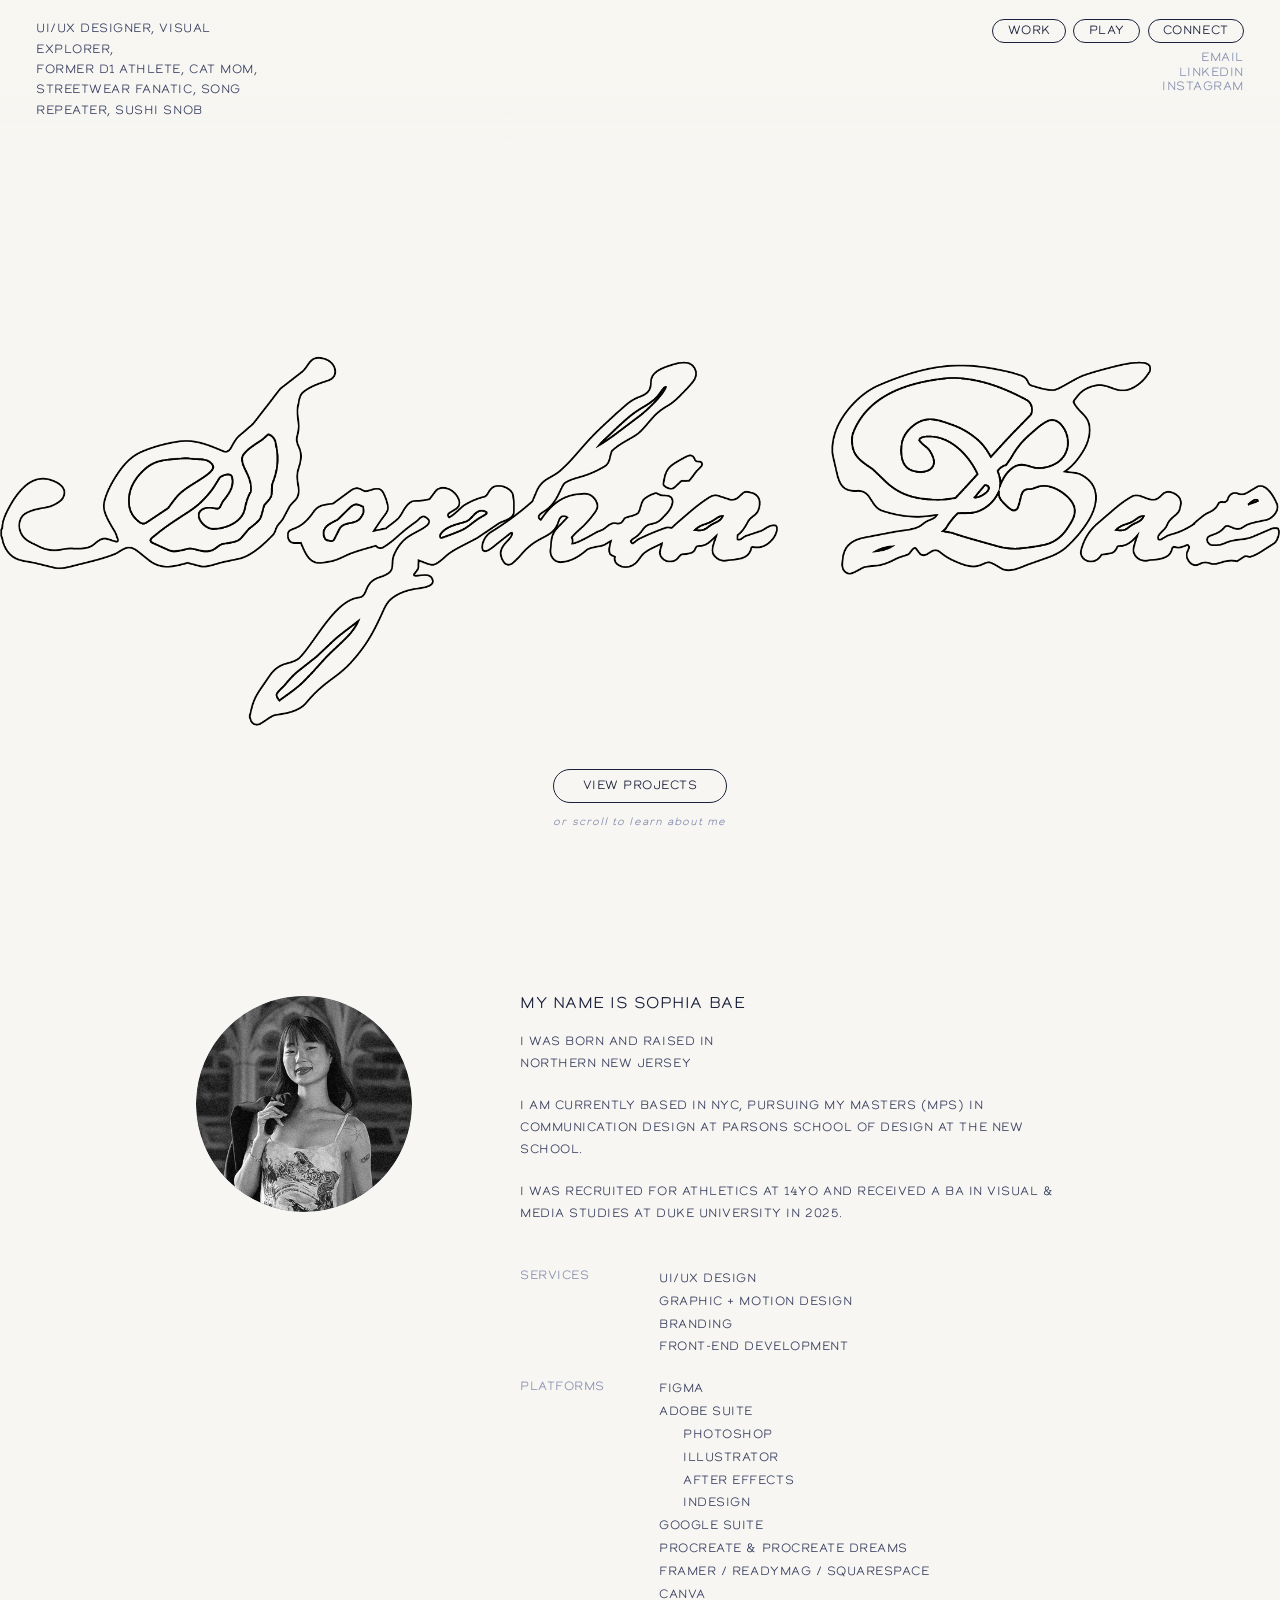
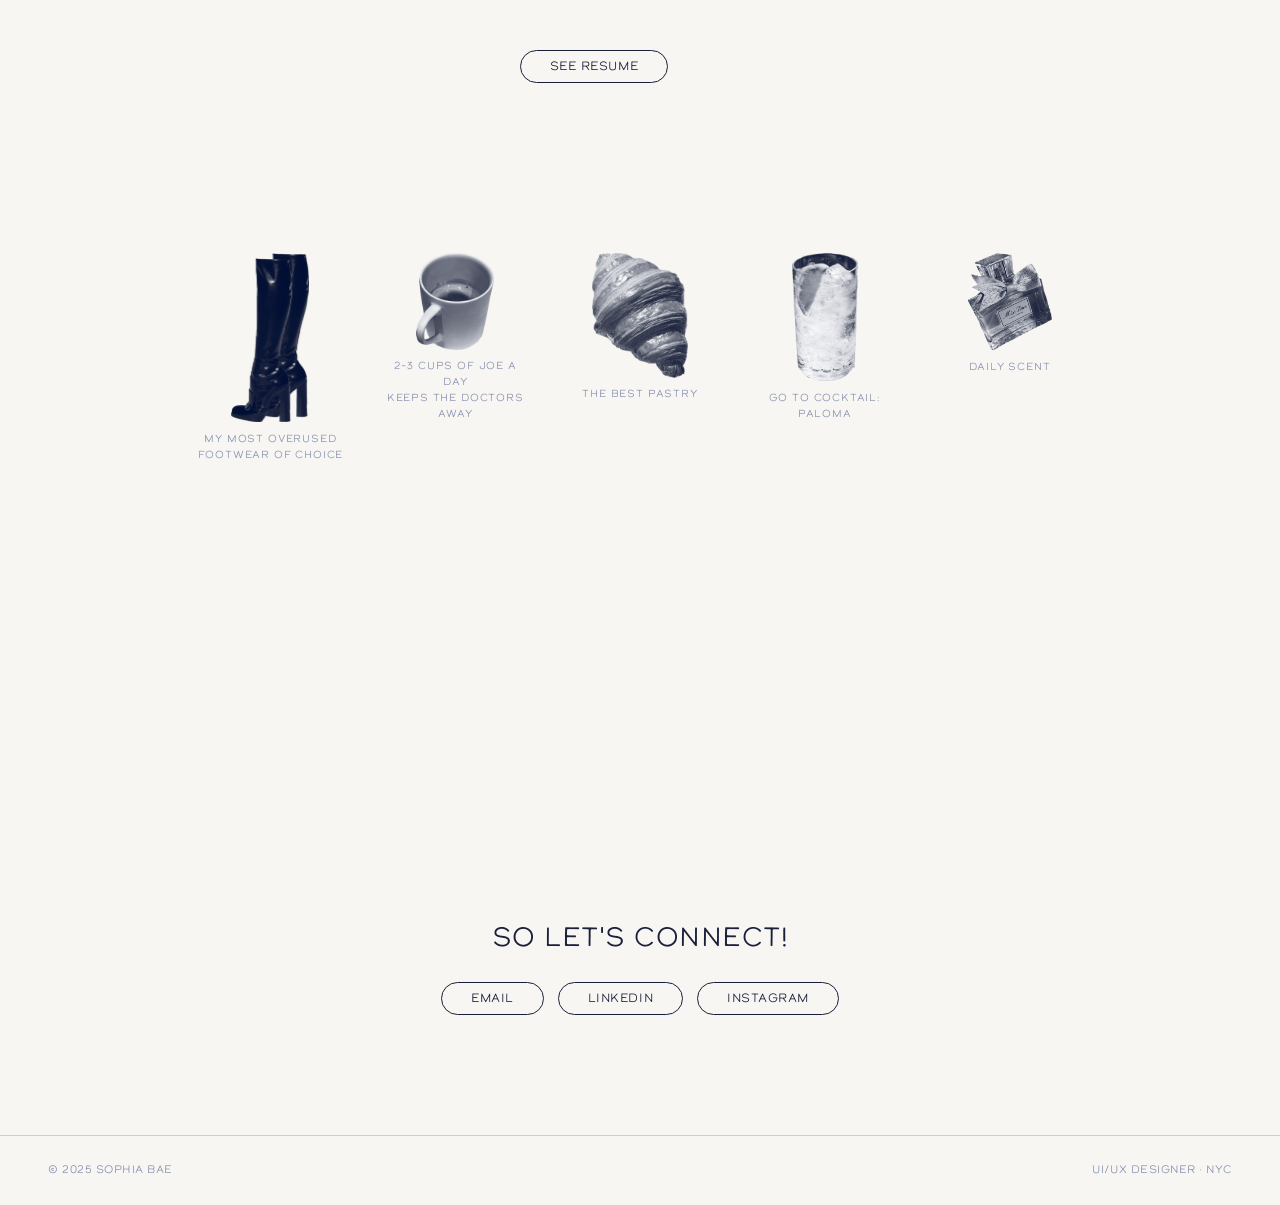
==== commit 8cd7139e: "typo" ====
--- a/index.html
+++ b/index.html
@@ -82,7 +82,7 @@
                     Google Suite<br>
                     Procreate &amp; Procreate Dreams<br>
                     Framer / Readymag / Squarespace<br>
-                    Canva /
+                    Canva
                 </span>
             </section>
         </section>
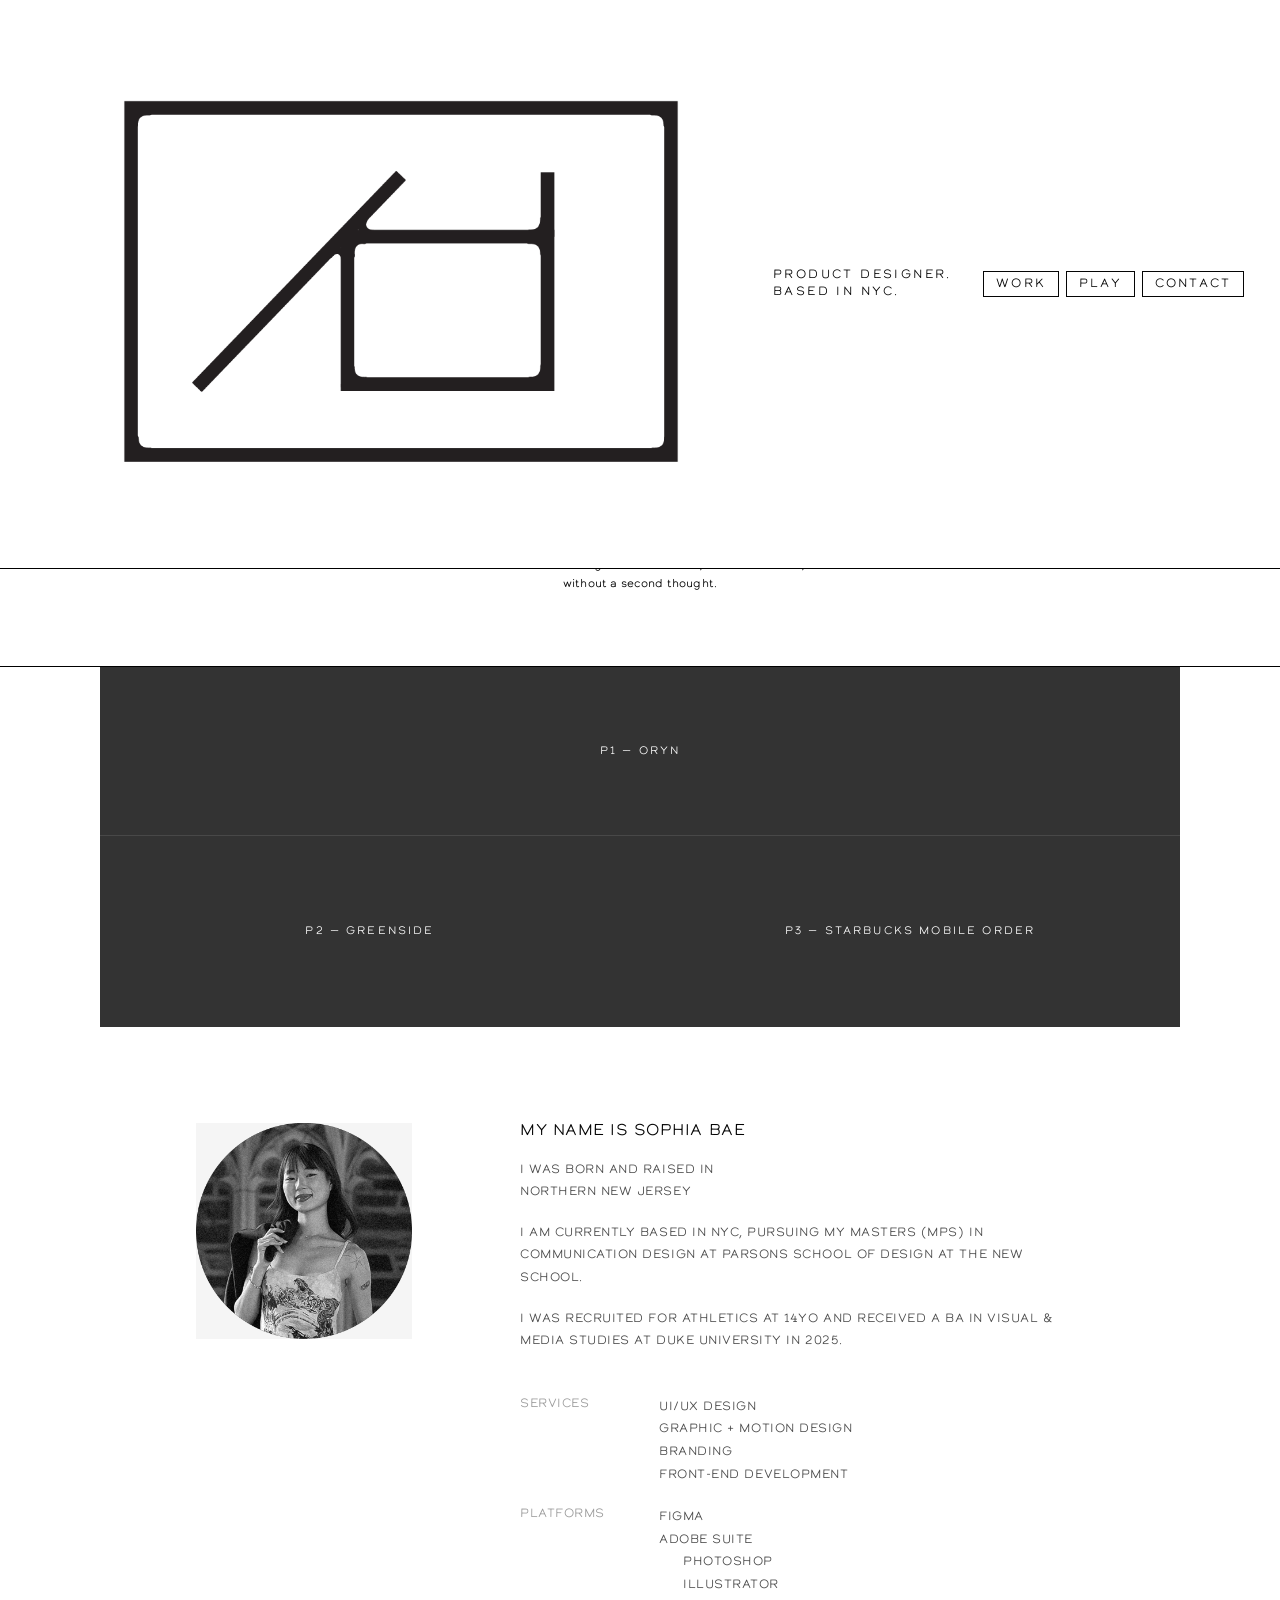
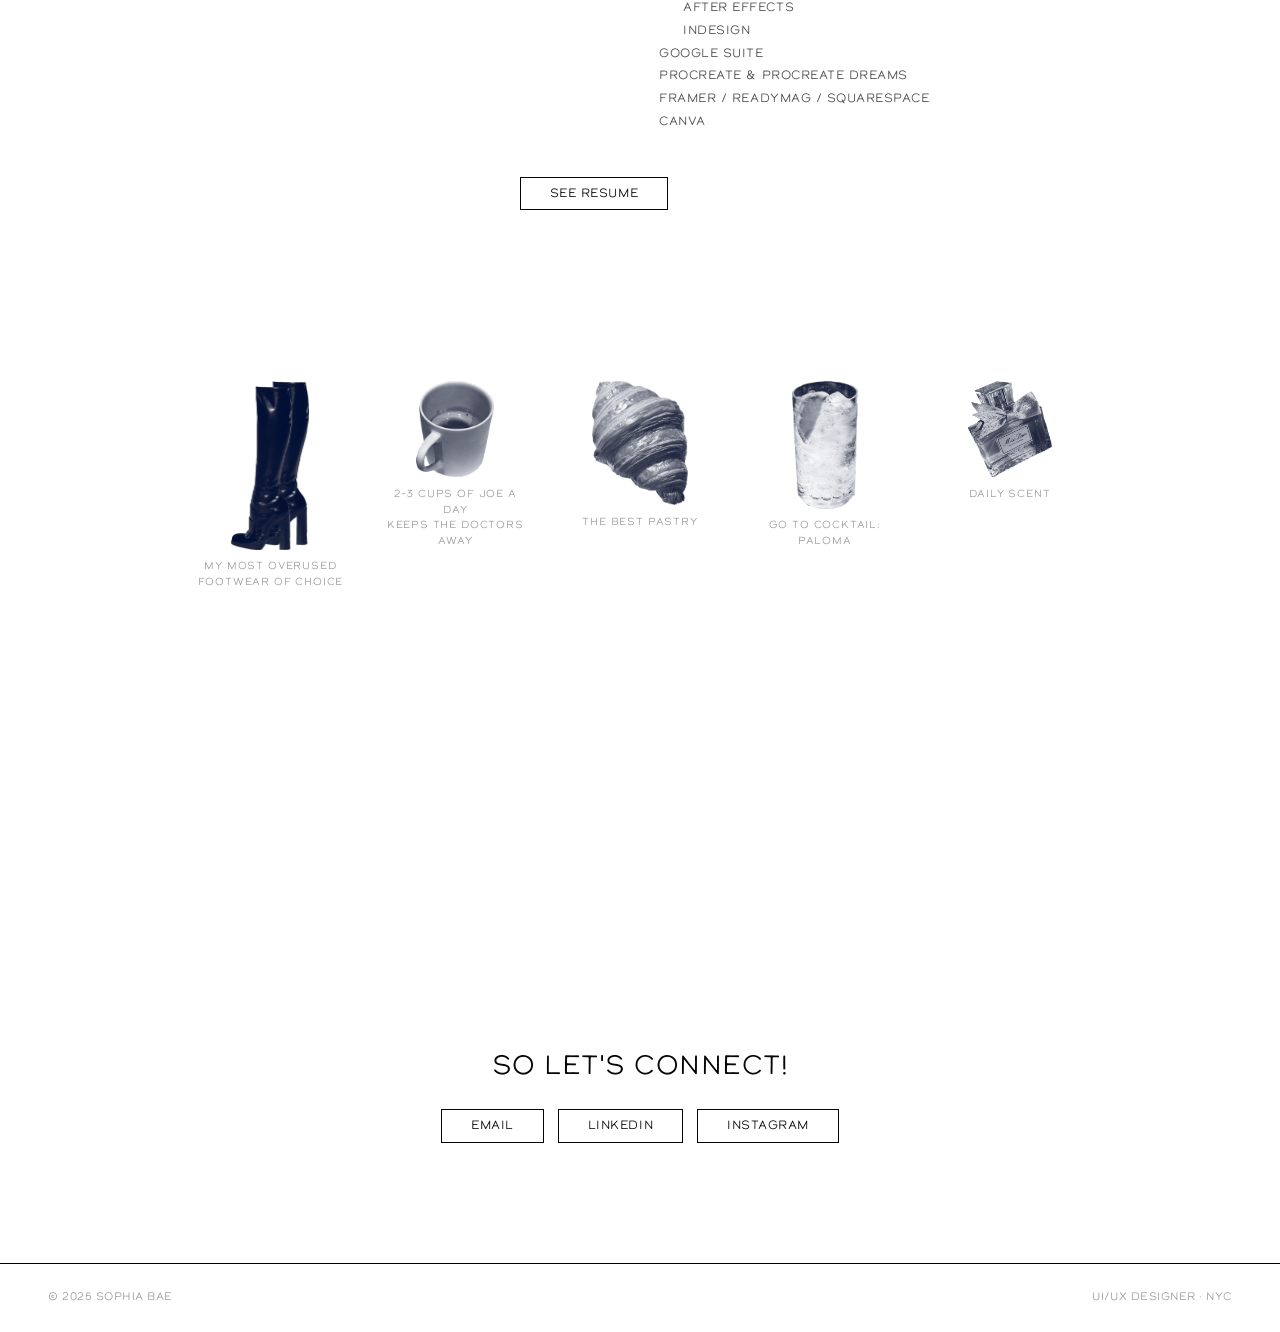
==== commit 8854bf10: "tweaked styling" ====
--- a/index.html
+++ b/index.html
@@ -3,34 +3,29 @@
 <head>
     <meta charset="UTF-8" />
     <meta name="viewport" content="width=device-width, initial-scale=1.0" />
-    <title>Sophia Bae — UI/UX Designer</title>
-  
+    <title>Sophia Bae — Product Designer</title>
+    <link rel="preconnect" href="https://fonts.googleapis.com">
+    <link rel="preconnect" href="https://fonts.gstatic.com" crossorigin>
+    <link href="https://fonts.googleapis.com/css2?family=Cormorant+Garamond:ital,wght@0,300;0,400;1,300;1,400&display=swap" rel="stylesheet">
     <link href="./reset.css" rel="stylesheet">
     <link href="./style.css" rel="stylesheet">
     <script defer src="./app.js"></script>
-
-  
 </head>
 <body>
 
 <!-- NAV -->
 <nav>
-    <section class="nav-tagline">
-        UI/UX Designer, Visual Explorer,<br>
-        Former D1 Athlete, Cat Mom,<br>
-        Streetwear Fanatic, Song<br>
-        Repeater, Sushi Snob
+    <section class="nav-left">
+        <a href="../index.html">
+                    <img src="../assets/kr-logo-5.png" alt="" class="logo">
+        </a>
+        <span class="nav-tagline">Product Designer. Based in NYC.</span>
     </section>
     <section class="nav-right">
         <section class="nav-links">
-          <a href="#work">Work</a>
-          <a href="#play">Play</a>
-          <a href="#connect">Connect</a>
-        </section>
-        <section class="nav-social">
-          <a href="mailto:hello@sophiabae.com">Email</a>
-          <a href="#">LinkedIn</a>
-          <a href="#">Instagram</a>
+            <a href="./works/works.html">Work</a>
+            <a href="#play">Play</a>
+            <a href="#connect">Contact</a>
         </section>
     </section>
 </nav>
@@ -42,11 +37,21 @@
         <img src="./assets/Asset 1.png" alt="" class="hero-name">
 
     </section>
+    <!-- <h1 class="hero-display">Something Else</h1> -->
+    <p class="hero-subtext">Every project, product or service needs a differentiating characteristic. Something that feels faster, with less friction, and without a second thought.</p>
+</section>
 
-    <section class="hero-cta">
-        <a href="#work" class="btn-outline">View Projects</a>
-        <span class="scroll-hint">or scroll to learn about me</span>
-    </section>
+<!-- PROJECT BLOCKS -->
+<section class="project-blocks" id="work">
+    <a href="./works/works.html" class="project-block project-block--large">
+        <span class="project-block-label">P1 — Oryn</span>
+    </a>
+    <a href="./works/works.html" class="project-block project-block--small">
+        <span class="project-block-label">P2 — Greenside</span>
+    </a>
+    <a href="./works/works.html" class="project-block project-block--small">
+        <span class="project-block-label">P3 — Starbucks Mobile Order</span>
+    </a>
 </section>
 
 <!-- ABOUT -->
--- a/style.css
+++ b/style.css
@@ -1,6 +1,18 @@
 @font-face {
     font-family: 'Calder';
     src: url('./fonts/Calder-LC.otf') format('opentype');
+}
+@font-face {
+    font-family: 'Calder';
+    src: url('./fonts/D-Calder.otf') format('opentype');
+}
+@font-face {
+    font-family: 'Calder-Bold';
+    src: url('./fonts/D-Calder-Bold.otf') format('opentype');
+}
+@font-face {
+    font-family: 'Calder-Italic';
+    src: url('./fonts/D-Calder-Italic.otf') format('opentype');
 }
 
 *,
@@ -12,11 +24,12 @@
 }
 
 :root {
-    --ink:       #1a1f3a;
-    --ink-light: #3a4060;
-    --ink-faint: #8890b0;
-    --cream:     #f7f6f2;
-    --accent:    #c8cce0;
+    --bg:        #ffffff;
+    --ink:       #050505;
+    --ink-light: #4a4a4a;
+    --ink-faint: #9a9a9a;
+    --accent:    #ff3366;
+    --border:    #000000;
 }
 
 html {
@@ -26,7 +39,7 @@
 }
 
 body {
-    background: var(--cream);
+    background: var(--bg);
     color: var(--ink);
     font-family: 'Calder', sans-serif;
     /* 11px */
@@ -36,7 +49,7 @@
 }
 
 
-/* NAV  (mobile base) */
+/* NAV  (mobile base) – brutalist bar */
 nav {
     position: fixed;
     top: 0; 
@@ -45,24 +58,35 @@
     z-index: 100;
     display: flex;
     justify-content: space-between;
-    align-items: flex-start;
-    padding: 1rem 1rem;
-    /* mix-blend-mode: multiply; */
-
-    /* backdrop-filter: blur(12px);
-    -webkit-backdrop-filter: blur(12px); */
-    background: linear-gradient(
-    to bottom,
-    rgba(247, 246, 242, 0.85) 60%,
-    rgba(247, 246, 242, 0.0) 100%);
+    align-items: center;
+    padding: 1rem 1.4rem;
+    background: var(--bg);
+    border-bottom: 1px solid var(--border);
+}
+.nav-left {
+    display: flex;
+    align-items: center;
+    gap: 0.6rem;
+}
+
+.nav-icon {
+    display: inline-flex;
+    align-items: center;
+    justify-content: center;
+    width: 1.6rem;
+    height: 1.6rem;
+    border: 0.1rem solid var(--ink);
+    font-size: 0.85rem;
+    font-weight: 300;
 }
 
 .nav-tagline {
-    font-size: 0.9rem;
-    line-height: 1.7;
-    color: var(--ink-light);
-    text-transform: uppercase;
-    max-width: 16rem;
+    font-size: 0.75rem;
+    font-weight: 300;
+    line-height: 1.4;
+    color: var(--ink);
+    text-transform: uppercase;
+    letter-spacing: 0.2em;
 }
 
 .nav-right {
@@ -82,27 +106,29 @@
     text-decoration: none;
     color: var(--ink);
     font-family: 'Calder', sans-serif;
-    font-size: 0.9rem;
-    text-transform: uppercase;
+    font-size: 0.8rem;
+    font-weight: 300;
+    text-transform: uppercase;
+    letter-spacing: 0.18em;
 }
 
 .nav-links a {
     border: 0.1rem solid var(--ink);
-    border-radius: 2rem;
-    padding: 0.4rem 1.2rem;
-    transition: background 0.2s, color 0.2s;
+    border-radius: 0;
+    padding: 0.5rem 1rem;
+    transition: background 0.15s ease-out, color 0.15s ease-out;
 }
 
 .nav-links a:hover {
     background: var(--ink);
-    color: var(--cream);
+    color: var(--bg);
 }
 
 .nav-social {
     display: flex;
-    flex-direction: column;
-    align-items: flex-end;
-    gap: 0.2rem;
+    flex-direction: row;
+    align-items: center;
+    gap: 0.8rem;
 }
 
 .nav-social a {
@@ -118,31 +144,54 @@
 
 /* HERO  (mobile base) */
 .hero {
-    min-height: 100vh;
+    min-height: 60vh;
     display: flex;
     flex-direction: column;
     align-items: center;
-    justify-content: end;
-    padding: 9rem 2rem 4rem;
+    justify-content: center;
+    padding: 8rem 2rem 5rem;
     position: relative;
+    border-bottom: 1px solid var(--border);
+    text-align: center;
+}
+
+.hero-display {
+    font-family: 'Cormorant Garamond', serif;
+    font-size: clamp(3rem, 12vw, 7rem);
+    font-weight: 300;
+    font-style: italic;
+    color: transparent;
+    -webkit-text-stroke: 0.04em var(--ink);
+    text-stroke: 0.04em var(--ink);
+    line-height: 1.05;
+    letter-spacing: 0.02em;
+    margin-bottom: 1.6rem;
+}
+
+.hero-subtext {
+    max-width: 32rem;
+    font-size: 0.95rem;
+    font-weight: 300;
+    line-height: 1.7;
+    color: var(--ink);
+    text-transform: none;
+    letter-spacing: 0.02em;
 }
 
 .hero-name-wrap {
-    width: 100vw;
-    /* max-width: 90rem; */
+    width: 100%;
+    max-width: 90rem;
     position: relative;
 }
 
 .hero-name-wrap img {
     content: url('./assets/Asset 1.png');
     transition: opacity 0.3s ease, filter 0.3s ease;
-
 }
 
 .hero-name-wrap img:hover {
     content: url('./assets/Asset 8.png');
 }
-
 
 .hero-cta {
     margin-top: 3.2rem;
@@ -165,9 +214,68 @@
     }
 }
 
+/* PROJECT BLOCKS — 1 large + 2 small, dark grey */
+.project-blocks {
+    display: grid;
+    grid-template-columns: 1fr 1fr;
+    grid-template-rows: auto auto;
+    gap: 0;
+    max-width: 90rem;
+    margin: 0 auto;
+}
+
+.project-block {
+    display: flex;
+    align-items: center;
+    justify-content: center;
+    min-height: 18rem;
+    padding: 2rem;
+    background: #333333;
+    color: #ffffff;
+    text-decoration: none;
+    font-size: 0.9rem;
+    font-weight: 300;
+    text-transform: uppercase;
+    letter-spacing: 0.2em;
+    transition: background 0.2s ease, color 0.2s ease;
+}
+
+.project-block:hover {
+    background: var(--ink);
+    color: var(--bg);
+}
+
+.project-block--large {
+    grid-column: 1 / -1;
+    min-height: 14rem;
+}
+
+.project-block--small {
+    min-height: 16rem;
+    border-top: 1px solid rgba(255,255,255,0.1);
+}
+
+.project-block--small:first-of-type {
+    border-right: 1px solid rgba(255,255,255,0.1);
+}
+
+.project-block-label {
+    text-align: center;
+}
+
+@media (max-width: 640px) {
+    .project-blocks {
+        grid-template-columns: 1fr;
+    }
+    .project-block--small:first-of-type {
+        border-right: none;
+        border-top: 1px solid rgba(255,255,255,0.1);
+    }
+}
+
 .btn-outline {
-    border: 0.1rem solid var(--ink);
-    border-radius: 2.4rem;
+    border: 0.12rem solid var(--ink);
+    border-radius: 0;
     padding: 0.8rem 2.4rem;
     font-family: 'Calder', sans-serif;
     font-size: 1rem;
@@ -176,12 +284,12 @@
     color: var(--ink);
     background: transparent;
     cursor: pointer;
-    transition: background 0.2s, color 0.2s;
+    transition: background 0.15s ease-out, color 0.15s ease-out;
 }
 
 .btn-outline:hover {
     background: var(--ink);
-    color: var(--cream);
+    color: var(--bg);
 }
 
 .scroll-hint {
@@ -194,7 +302,7 @@
 
 /* ABOUT  (mobile base — single column) */
 .about {
-    padding: 6rem 2rem;
+    padding: 5rem 2rem;
     max-width: 82rem;
     margin: 0 auto;
     display: grid;
@@ -214,10 +322,10 @@
 .about-photo-wrap {
     width: 16rem;
     height: 16rem;
-    border-radius: 50%;
+    border-radius: 0;
     overflow: hidden;
     flex-shrink: 0;
-    background: var(--accent);
+    background: #f5f5f5;
     /* center on mobile */
     margin: 0 auto;          
 }
@@ -288,7 +396,7 @@
 
 /* FUN SECTION  (mobile base — stacked flex) */
 .fun-section {
-    padding: 6rem 2rem 8rem;
+    padding: 5rem 2rem 8rem;
     max-width: 82rem;
     margin: 0 auto;
     position: relative;
@@ -353,7 +461,7 @@
 
 /* CONNECT  (mobile base) */
 .connect-section {
-    padding: 6rem 2rem 8rem;
+    padding: 5rem 2rem 8rem;
     text-align: center;
     opacity: 0;
     transform: translateY(2rem);
@@ -383,7 +491,7 @@
 
 /* FOOTER  (mobile base) */
 footer {
-    border-top: 0.1rem solid var(--accent);
+    border-top: 0.12rem solid var(--border);
     padding: 2rem;
     display: flex;
     justify-content: space-between;
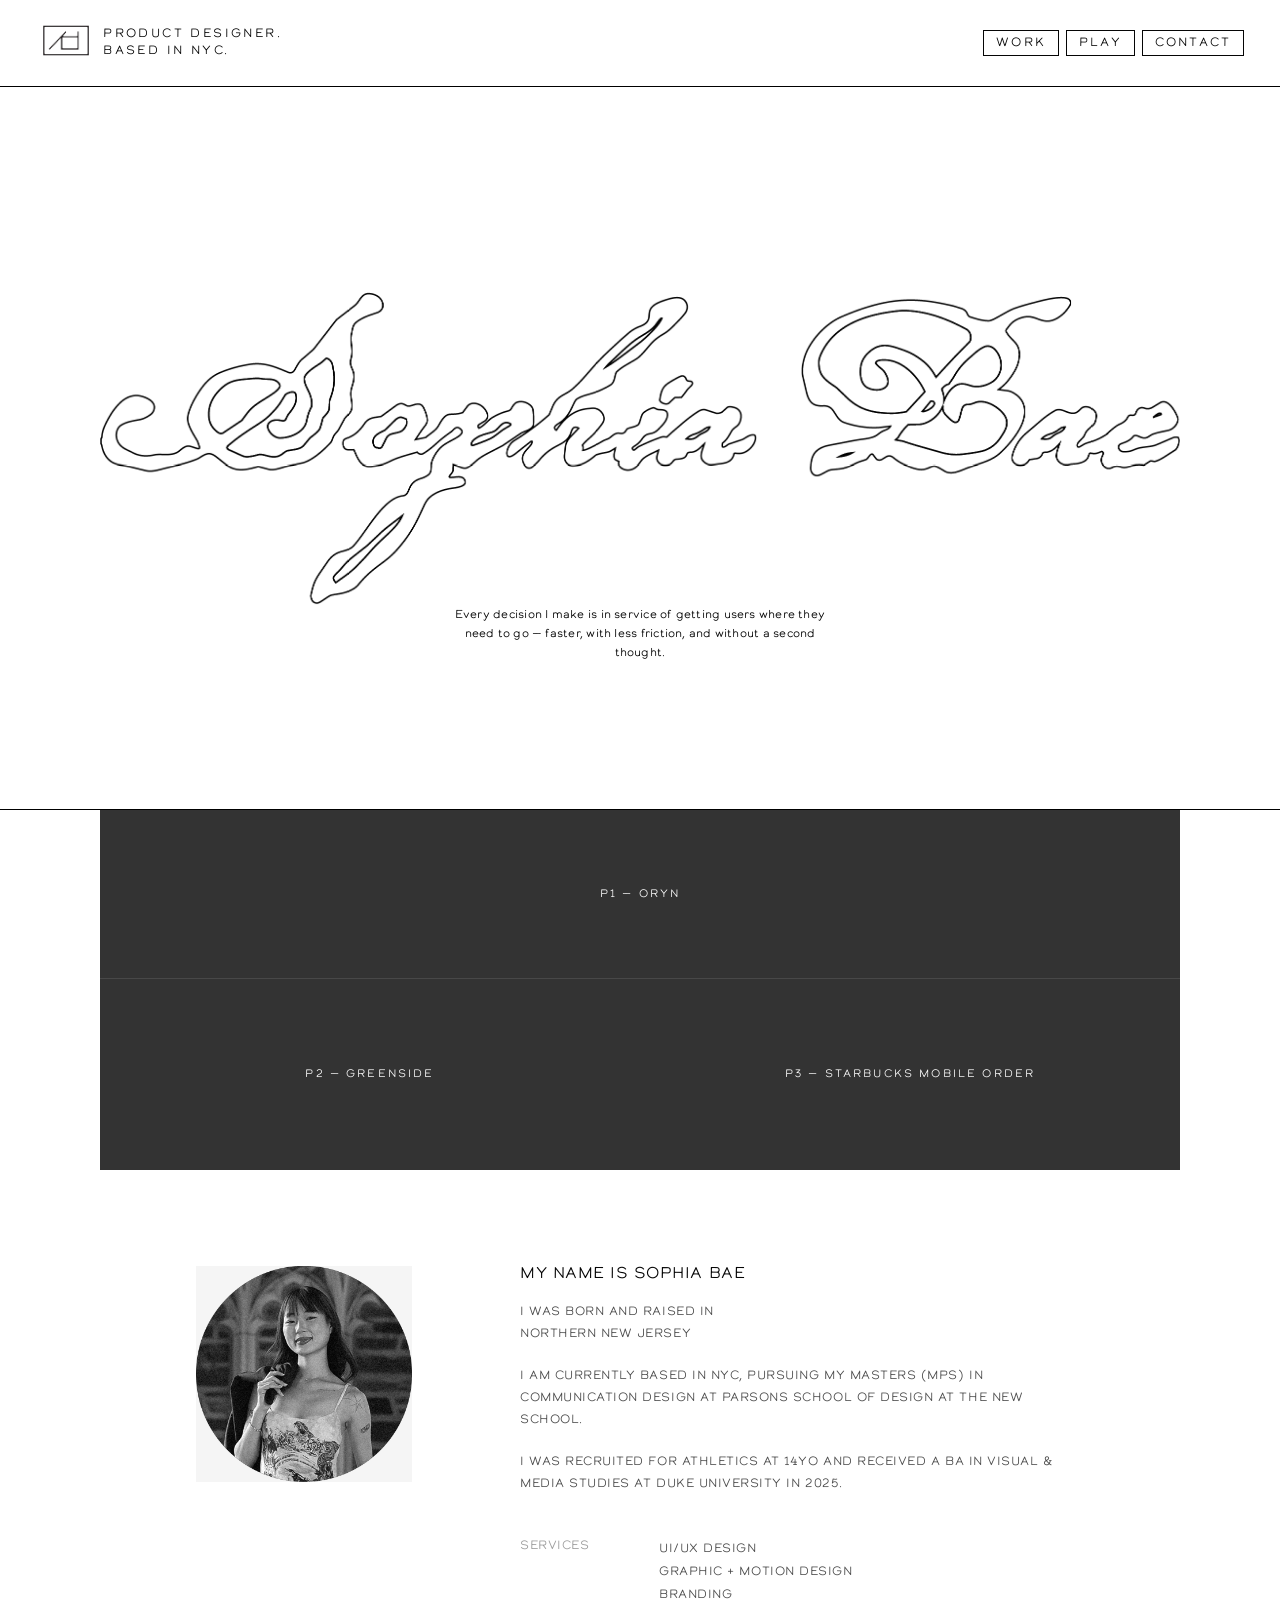
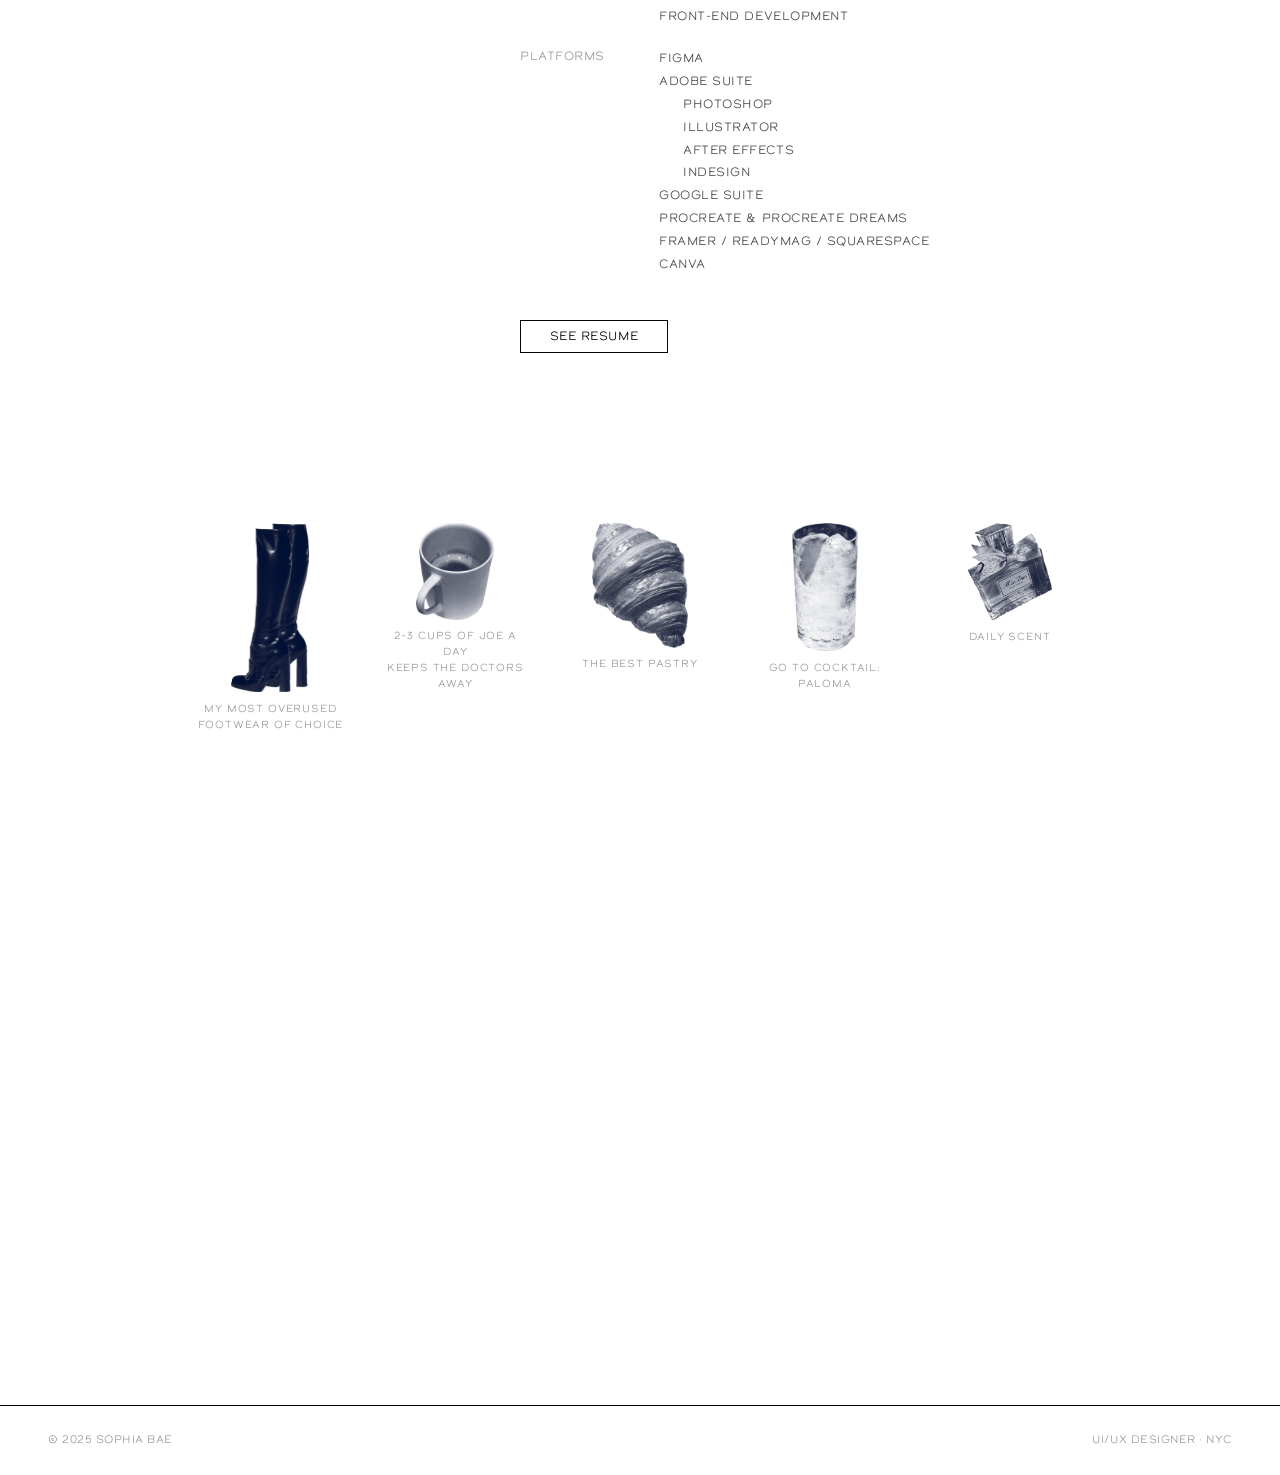
==== commit d9440350: "copy change" ====
--- a/index.html
+++ b/index.html
@@ -38,7 +38,7 @@
 
     </section>
     <!-- <h1 class="hero-display">Something Else</h1> -->
-    <p class="hero-subtext">Every project, product or service needs a differentiating characteristic. Something that feels faster, with less friction, and without a second thought.</p>
+    <p class="hero-subtext">Every decision I make is in service of getting users where they need to go — faster, with less friction, and without a second thought.</p>
 </section>
 
 <!-- PROJECT BLOCKS -->
--- a/style.css
+++ b/style.css
@@ -63,6 +63,9 @@
     background: var(--bg);
     border-bottom: 1px solid var(--border);
 }
+nav img{
+    width:5rem;
+}
 .nav-left {
     display: flex;
     align-items: center;
@@ -144,7 +147,7 @@
 
 /* HERO  (mobile base) */
 .hero {
-    min-height: 60vh;
+    min-height: 90vh;
     display: flex;
     flex-direction: column;
     align-items: center;
@@ -153,6 +156,38 @@
     position: relative;
     border-bottom: 1px solid var(--border);
     text-align: center;
+    overflow: hidden;
+}
+
+.hero-visual {
+    position: relative;
+    display: flex;
+    align-items: center;
+    justify-content: center;
+    width: 100%;
+    max-width: 90rem;
+}
+
+.hero-trail {
+    position: absolute;
+    inset: 0;
+    display: flex;
+    align-items: center;
+    justify-content: center;
+    pointer-events: none;
+}
+
+.hero-trail .hero-trail-clone {
+    position: absolute;
+    left: 50%;
+    top: 50%;
+    width: 100%;
+    max-width: 100%;
+    height: auto;
+    object-fit: contain;
+    transform: translate(-50%, -50%);
+    transition: transform 0.06s linear, opacity 0.06s linear;
+    will-change: transform;
 }
 
 .hero-display {
@@ -179,14 +214,18 @@
 }
 
 .hero-name-wrap {
+    position: relative;
+    z-index: 1;
     width: 100%;
     max-width: 90rem;
-    position: relative;
 }
 
 .hero-name-wrap img {
-    content: url('./assets/Asset 1.png');
+    display: block;
+    max-width: 100%;
+    height: auto;
     transition: opacity 0.3s ease, filter 0.3s ease;
+    will-change: transform;
 }
 
 .hero-name-wrap img:hover {
